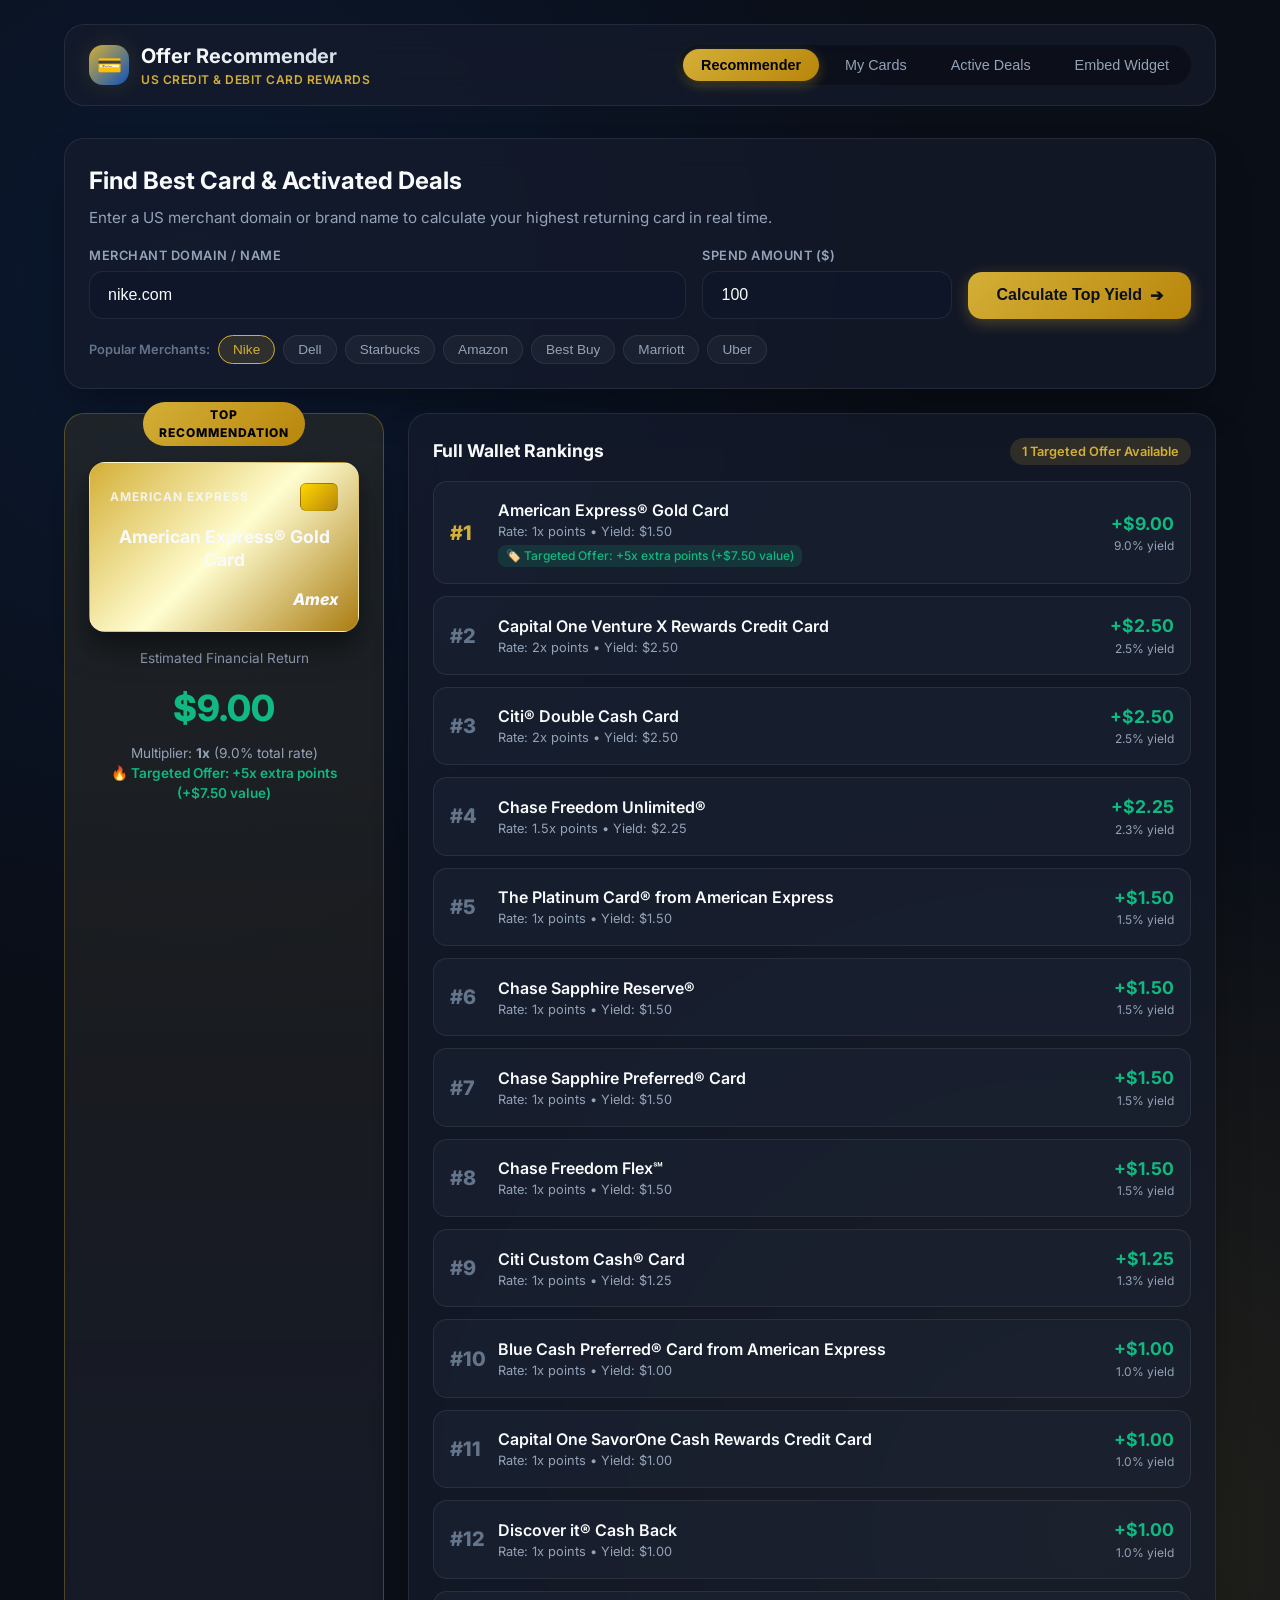
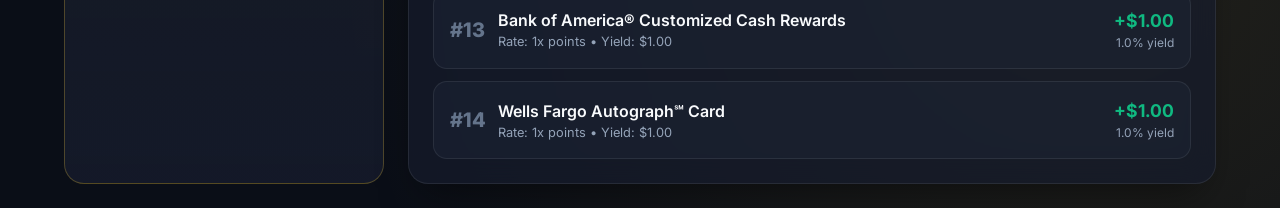
==== web-widget/index.html @ 5e0539b2 "feat: initial release of US credit & debit card offer recommender web app & extension" ====
<!DOCTYPE html>
<html lang="en">
<head>
  <meta charset="UTF-8">
  <meta name="viewport" content="width=device-width, initial-scale=1.0">
  <title>US Credit & Debit Card Offer Recommender</title>
  <meta name="description" content="Universal US Credit & Debit Card Offer Recommender & Embeddable Web Widget. Maximize cash back, targeted Amex/Chase offers, and reward point multipliers.">
  <link rel="stylesheet" href="style.css">
</head>
<body>
  <div class="container">
    <!-- Header Navbar -->
    <header class="navbar">
      <div class="brand">
        <div class="brand-icon">💳</div>
        <div>
          <h1 class="brand-title">Offer Recommender</h1>
          <div class="brand-subtitle">US CREDIT & DEBIT CARD REWARDS</div>
        </div>
      </div>

      <nav class="nav-tabs">
        <button class="nav-tab active" data-tab="tab-recommender">Recommender</button>
        <button class="nav-tab" data-tab="tab-portfolio">My Cards</button>
        <button class="nav-tab" data-tab="tab-offers">Active Deals</button>
        <button class="nav-tab" data-tab="tab-embed">Embed Widget</button>
      </nav>
    </header>

    <!-- Tab 1: Recommender (Default) -->
    <main id="tab-recommender" class="tab-content active">
      <!-- Input Panel -->
      <section class="glass-panel">
        <h2 style="font-size: 1.5rem; font-weight: 700; margin-bottom: 8px;">Find Best Card & Activated Deals</h2>
        <p style="color: var(--text-muted); font-size: 0.95rem;">Enter a US merchant domain or brand name to calculate your highest returning card in real time.</p>
        
        <div class="search-box-wrapper">
          <div class="input-group">
            <label class="input-label" for="merchant-input">Merchant Domain / Name</label>
            <input type="text" id="merchant-input" class="form-control" placeholder="e.g. nike.com, dell.com, starbucks.com" value="nike.com" autocomplete="off">
          </div>
          
          <div class="input-group" style="max-width: 180px;">
            <label class="input-label" for="amount-input">Spend Amount ($)</label>
            <input type="number" id="amount-input" class="form-control" value="100" min="1">
          </div>
          
          <div style="align-self: flex-end;">
            <button id="calculate-btn" class="btn btn-primary">
              <span>Calculate Top Yield</span> ➔
            </button>
          </div>
        </div>

        <!-- Quick Merchants -->
        <div class="quick-merchants">
          <span style="font-size: 0.8rem; color: var(--text-dim); font-weight: 600;">Popular Merchants:</span>
          <button class="merchant-pill active" data-domain="nike.com">Nike</button>
          <button class="merchant-pill" data-domain="dell.com">Dell</button>
          <button class="merchant-pill" data-domain="starbucks.com">Starbucks</button>
          <button class="merchant-pill" data-domain="amazon.com">Amazon</button>
          <button class="merchant-pill" data-domain="bestbuy.com">Best Buy</button>
          <button class="merchant-pill" data-domain="marriott.com">Marriott</button>
          <button class="merchant-pill" data-domain="uber.com">Uber</button>
        </div>
      </section>

      <!-- Results Grid -->
      <section class="results-grid">
        <!-- Left Column: Spotlight Best Card -->
        <div class="best-card-spotlight">
          <span class="badge-top">Top Recommendation</span>
          
          <div id="spotlight-card-container" style="margin: 24px 0 16px 0;">
            <!-- Rendered by JS -->
          </div>

          <div class="yield-subtitle">Estimated Financial Return</div>
          <div id="spotlight-yield" class="yield-amount">$0.00</div>
          <div id="spotlight-details" style="font-size: 0.85rem; color: var(--text-muted); margin-top: 8px;">
            <!-- Rendered by JS -->
          </div>
        </div>

        <!-- Right Column: Full Rankings -->
        <div class="glass-panel" style="margin-bottom: 0;">
          <div style="display: flex; justify-content: space-between; align-items: center; margin-bottom: 16px;">
            <h3 style="font-size: 1.1rem; font-weight: 700;">Full Wallet Rankings</h3>
            <span id="matching-offers-count" style="font-size: 0.8rem; background: rgba(212,175,55,0.15); color: var(--primary-gold); padding: 4px 12px; border-radius: var(--radius-full); font-weight: 600;">
              1 Targeted Offer Available
            </span>
          </div>

          <div id="rankings-container" class="rankings-list">
            <!-- Rendered by JS -->
          </div>
        </div>
      </section>
    </main>

    <!-- Tab 2: My Card Portfolio -->
    <section id="tab-portfolio" class="tab-content" style="display: none;">
      <div class="glass-panel">
        <div style="display: flex; justify-content: space-between; align-items: center; flex-wrap: wrap; gap: 12px;">
          <div>
            <h2 style="font-size: 1.4rem; font-weight: 700;">My Credit & Debit Cards</h2>
            <p style="color: var(--text-muted); font-size: 0.9rem;">Select the cards you currently hold to personalize recommendations across all browsers and the extension.</p>
          </div>
          <div>
            <button id="select-all-cards" class="btn btn-secondary" style="padding: 8px 16px; font-size: 0.85rem;">Select All</button>
            <button id="clear-all-cards" class="btn btn-secondary" style="padding: 8px 16px; font-size: 0.85rem;">Clear All</button>
          </div>
        </div>

        <div id="portfolio-grid" class="portfolio-grid">
          <!-- Rendered by JS -->
        </div>
      </div>
    </section>

    <!-- Tab 3: Active Deals & Targeted Offers Feed -->
    <section id="tab-offers" class="tab-content" style="display: none;">
      <div class="glass-panel">
        <h2 style="font-size: 1.4rem; font-weight: 700; margin-bottom: 8px;">Active Targeted Deals & Multipliers</h2>
        <p style="color: var(--text-muted); font-size: 0.9rem; margin-bottom: 20px;">Browse targeted Amex Offers, Chase Offers, and rotating categories available across US issuers.</p>

        <div id="offers-feed-container" class="rankings-list">
          <!-- Rendered by JS -->
        </div>
      </div>
    </section>

    <!-- Tab 4: Embed Widget Generator -->
    <section id="tab-embed" class="tab-content" style="display: none;">
      <div class="glass-panel">
        <h2 style="font-size: 1.4rem; font-weight: 700; margin-bottom: 8px;">Embed Universal Recommender Widget</h2>
        <p style="color: var(--text-muted); font-size: 0.9rem; margin-bottom: 20px;">Embed this offer recommender on any website, blog, or checkout flow using an iframe.</p>

        <div style="margin-bottom: 24px;">
          <h4 style="font-size: 0.95rem; font-weight: 600; margin-bottom: 8px;">Live Widget Preview:</h4>
          <div style="display: flex; justify-content: center; background: rgba(0,0,0,0.4); padding: 24px; border-radius: var(--radius-md);">
            <iframe id="live-widget-iframe" src="widget.html?domain=nike.com&amount=100" style="width: 360px; height: 500px; border: none; border-radius: 16px; box-shadow: var(--shadow-main);"></iframe>
          </div>
        </div>

        <h4 style="font-size: 0.95rem; font-weight: 600; margin-bottom: 8px;">HTML Embed Code:</h4>
        <div class="code-box">
          <button class="btn btn-secondary copy-btn" id="copy-code-btn">Copy HTML</button>
          <code id="embed-code-snippet">&lt;iframe src="https://your-domain.com/widget.html?domain=nike.com" style="width:360px; height:500px; border:none; border-radius:16px;" loading="lazy"&gt;&lt;/iframe&gt;</code>
        </div>
      </div>
    </section>
  </div>

  <script type="module" src="app.js"></script>
</body>
</html>
---- web-widget/style.css ----
/* Design System: US Credit & Debit Card Offer Recommender */
@import url('https://fonts.googleapis.com/css2?family=Inter:wght@300;400;500;600;700;800&display=swap');

:root {
  --bg-primary: #0a0e17;
  --bg-surface: rgba(22, 28, 45, 0.7);
  --bg-surface-hover: rgba(33, 41, 66, 0.85);
  --bg-card: rgba(30, 41, 59, 0.6);
  --border-color: rgba(255, 255, 255, 0.08);
  --border-highlight: rgba(212, 175, 55, 0.3);
  
  --primary-gold: #d4af37;
  --primary-gold-glow: rgba(212, 175, 55, 0.25);
  --accent-sapphire: #0f52ba;
  --accent-emerald: #10b981;
  --accent-rose: #f43f5e;
  
  --text-main: #f8fafc;
  --text-muted: #94a3b8;
  --text-dim: #64748b;
  
  --radius-sm: 8px;
  --radius-md: 14px;
  --radius-lg: 20px;
  --radius-full: 9999px;
  
  --shadow-main: 0 20px 40px -15px rgba(0, 0, 0, 0.5);
  --shadow-glow: 0 0 25px rgba(212, 175, 55, 0.15);
  --backdrop-blur: blur(16px);
}

* {
  box-sizing: border-box;
  margin: 0;
  padding: 0;
}

body {
  font-family: 'Inter', system-ui, -apple-system, sans-serif;
  background-color: var(--bg-primary);
  background-image: 
    radial-gradient(circle at 15% 15%, rgba(15, 82, 186, 0.15) 0%, transparent 40%),
    radial-gradient(circle at 85% 85%, rgba(212, 175, 55, 0.12) 0%, transparent 40%);
  color: var(--text-main);
  min-height: 100vh;
  line-height: 1.5;
  -webkit-font-smoothing: antialiased;
}

.container {
  max-width: 1200px;
  margin: 0 auto;
  padding: 24px;
}

/* Header & Navbar */
.navbar {
  display: flex;
  justify-content: space-between;
  align-items: center;
  padding: 16px 24px;
  background: var(--bg-surface);
  backdrop-filter: var(--backdrop-blur);
  -webkit-backdrop-filter: var(--backdrop-blur);
  border: 1px solid var(--border-color);
  border-radius: var(--radius-lg);
  margin-bottom: 32px;
}

.brand {
  display: flex;
  align-items: center;
  gap: 12px;
}

.brand-icon {
  width: 40px;
  height: 40px;
  background: linear-gradient(135deg, var(--primary-gold), var(--accent-sapphire));
  border-radius: var(--radius-md);
  display: flex;
  align-items: center;
  justify-content: center;
  box-shadow: var(--shadow-glow);
  font-weight: 800;
  font-size: 20px;
  color: #fff;
}

.brand-title {
  font-weight: 700;
  font-size: 1.25rem;
  background: linear-gradient(135deg, #fff 0%, #cbd5e1 100%);
  -webkit-background-clip: text;
  -webkit-text-fill-color: transparent;
}

.brand-subtitle {
  font-size: 0.75rem;
  color: var(--primary-gold);
  font-weight: 600;
  letter-spacing: 0.5px;
}

.nav-tabs {
  display: flex;
  gap: 8px;
  background: rgba(0, 0, 0, 0.3);
  padding: 4px;
  border-radius: var(--radius-full);
}

.nav-tab {
  padding: 8px 18px;
  border-radius: var(--radius-full);
  border: none;
  background: transparent;
  color: var(--text-muted);
  font-weight: 500;
  font-size: 0.9rem;
  cursor: pointer;
  transition: all 0.2s ease;
}

.nav-tab:hover {
  color: var(--text-main);
}

.nav-tab.active {
  background: linear-gradient(135deg, var(--primary-gold), #b8860b);
  color: #000;
  font-weight: 700;
  box-shadow: 0 4px 12px rgba(212, 175, 55, 0.3);
}

/* Glass Panels */
.glass-panel {
  background: var(--bg-surface);
  backdrop-filter: var(--backdrop-blur);
  -webkit-backdrop-filter: var(--backdrop-blur);
  border: 1px solid var(--border-color);
  border-radius: var(--radius-lg);
  padding: 24px;
  margin-bottom: 24px;
  box-shadow: var(--shadow-main);
}

/* Hero Recommender Input Area */
.search-box-wrapper {
  display: flex;
  gap: 16px;
  margin-top: 16px;
  flex-wrap: wrap;
}

.input-group {
  flex: 1;
  min-width: 250px;
  position: relative;
}

.input-label {
  display: block;
  font-size: 0.8rem;
  font-weight: 600;
  color: var(--text-muted);
  margin-bottom: 6px;
  text-transform: uppercase;
  letter-spacing: 0.5px;
}

.form-control {
  width: 100%;
  padding: 14px 18px;
  background: rgba(15, 23, 42, 0.8);
  border: 1px solid var(--border-color);
  border-radius: var(--radius-md);
  color: var(--text-main);
  font-size: 1rem;
  outline: none;
  transition: all 0.2s ease;
}

.form-control:focus {
  border-color: var(--primary-gold);
  box-shadow: 0 0 0 3px var(--primary-gold-glow);
}

.btn {
  padding: 14px 28px;
  border-radius: var(--radius-md);
  border: none;
  font-weight: 600;
  font-size: 1rem;
  cursor: pointer;
  transition: all 0.2s ease;
  display: inline-flex;
  align-items: center;
  gap: 8px;
}

.btn-primary {
  background: linear-gradient(135deg, var(--primary-gold) 0%, #b8860b 100%);
  color: #0b0f19;
  box-shadow: 0 4px 15px rgba(212, 175, 55, 0.3);
}

.btn-primary:hover {
  transform: translateY(-2px);
  box-shadow: 0 6px 20px rgba(212, 175, 55, 0.4);
}

.btn-secondary {
  background: rgba(255, 255, 255, 0.06);
  color: var(--text-main);
  border: 1px solid var(--border-color);
}

.btn-secondary:hover {
  background: rgba(255, 255, 255, 0.12);
}

/* Quick Merchant Pills */
.quick-merchants {
  display: flex;
  gap: 8px;
  flex-wrap: wrap;
  margin-top: 16px;
  align-items: center;
}

.merchant-pill {
  padding: 6px 14px;
  background: rgba(255, 255, 255, 0.04);
  border: 1px solid var(--border-color);
  border-radius: var(--radius-full);
  font-size: 0.85rem;
  color: var(--text-muted);
  cursor: pointer;
  transition: all 0.2s ease;
}

.merchant-pill:hover, .merchant-pill.active {
  background: rgba(212, 175, 55, 0.15);
  border-color: var(--primary-gold);
  color: var(--primary-gold);
}

/* Card Visual Presentation */
.card-visual {
  width: 100%;
  aspect-ratio: 1.586;
  border-radius: 16px;
  padding: 20px;
  display: flex;
  flex-direction: column;
  justify-content: space-between;
  position: relative;
  overflow: hidden;
  box-shadow: 0 15px 30px rgba(0,0,0,0.5);
  border: 1px solid rgba(255,255,255,0.15);
}

.card-chip {
  width: 38px;
  height: 28px;
  background: linear-gradient(135deg, #ffd700, #b8860b);
  border-radius: 6px;
  border: 1px solid rgba(0,0,0,0.2);
}

.card-issuer {
  font-size: 0.75rem;
  text-transform: uppercase;
  letter-spacing: 1px;
  font-weight: 700;
  opacity: 0.85;
}

.card-title {
  font-size: 1.1rem;
  font-weight: 700;
  line-height: 1.3;
}

.card-network {
  align-self: flex-end;
  font-size: 1rem;
  font-weight: 800;
  font-style: italic;
}

/* Results Section */
.results-grid {
  display: grid;
  grid-template-columns: 320px 1fr;
  gap: 24px;
}

@media (max-width: 900px) {
  .results-grid {
    grid-template-columns: 1fr;
  }
}

.best-card-spotlight {
  background: linear-gradient(180deg, rgba(212, 175, 55, 0.1) 0%, rgba(22, 28, 45, 0.8) 100%);
  border: 1px solid var(--border-highlight);
  border-radius: var(--radius-lg);
  padding: 24px;
  text-align: center;
  position: relative;
}

.badge-top {
  position: absolute;
  top: -12px;
  left: 50%;
  transform: translateX(-50%);
  background: linear-gradient(135deg, var(--primary-gold), #b8860b);
  color: #000;
  font-size: 0.75rem;
  font-weight: 800;
  padding: 4px 16px;
  border-radius: var(--radius-full);
  text-transform: uppercase;
  letter-spacing: 1px;
}

.yield-amount {
  font-size: 2.25rem;
  font-weight: 800;
  color: var(--accent-emerald);
  margin: 12px 0 4px 0;
}

.yield-subtitle {
  font-size: 0.85rem;
  color: var(--text-muted);
}

/* Rankings Table / Cards List */
.rankings-list {
  display: flex;
  flex-direction: column;
  gap: 12px;
}

.ranking-item {
  display: flex;
  align-items: center;
  justify-content: space-between;
  padding: 16px;
  background: rgba(30, 41, 59, 0.4);
  border: 1px solid var(--border-color);
  border-radius: var(--radius-md);
  transition: all 0.2s ease;
}

.ranking-item:hover {
  background: rgba(30, 41, 59, 0.8);
  border-color: rgba(255, 255, 255, 0.2);
}

.rank-number {
  font-size: 1.25rem;
  font-weight: 800;
  width: 32px;
  color: var(--text-dim);
}

.rank-1 .rank-number {
  color: var(--primary-gold);
}

.card-info {
  flex: 1;
  margin: 0 16px;
}

.card-name-text {
  font-weight: 600;
  font-size: 1rem;
}

.offer-tag {
  display: inline-block;
  font-size: 0.75rem;
  padding: 2px 8px;
  background: rgba(16, 185, 129, 0.15);
  color: var(--accent-emerald);
  border-radius: var(--radius-sm);
  margin-top: 4px;
  font-weight: 500;
}

.yield-badge {
  text-align: right;
}

.yield-val {
  font-weight: 700;
  font-size: 1.1rem;
  color: var(--accent-emerald);
}

.yield-pct {
  font-size: 0.75rem;
  color: var(--text-muted);
}

/* Portfolio Selector Grid */
.portfolio-grid {
  display: grid;
  grid-template-columns: repeat(auto-fill, minmax(260px, 1fr));
  gap: 16px;
  margin-top: 20px;
}

.card-selector-item {
  background: var(--bg-card);
  border: 1px solid var(--border-color);
  border-radius: var(--radius-md);
  padding: 16px;
  cursor: pointer;
  transition: all 0.2s ease;
  position: relative;
  display: flex;
  flex-direction: column;
  justify-content: space-between;
  gap: 12px;
}

.card-selector-item:hover {
  transform: translateY(-3px);
  border-color: rgba(255, 255, 255, 0.2);
}

.card-selector-item.selected {
  border-color: var(--primary-gold);
  box-shadow: 0 0 15px var(--primary-gold-glow);
  background: rgba(45, 55, 72, 0.7);
}

.check-icon {
  position: absolute;
  top: 12px;
  right: 12px;
  width: 22px;
  height: 22px;
  border-radius: 50%;
  background: rgba(255,255,255,0.1);
  display: flex;
  align-items: center;
  justify-content: center;
  font-size: 0.75rem;
  color: transparent;
}

.card-selector-item.selected .check-icon {
  background: var(--primary-gold);
  color: #000;
  font-weight: 900;
}

/* Code Snippet Box */
.code-box {
  background: #050811;
  border: 1px solid var(--border-color);
  border-radius: var(--radius-md);
  padding: 16px;
  font-family: monospace;
  font-size: 0.9rem;
  color: #38bdf8;
  overflow-x: auto;
  position: relative;
}

.copy-btn {
  position: absolute;
  top: 12px;
  right: 12px;
  padding: 4px 10px;
  font-size: 0.75rem;
}
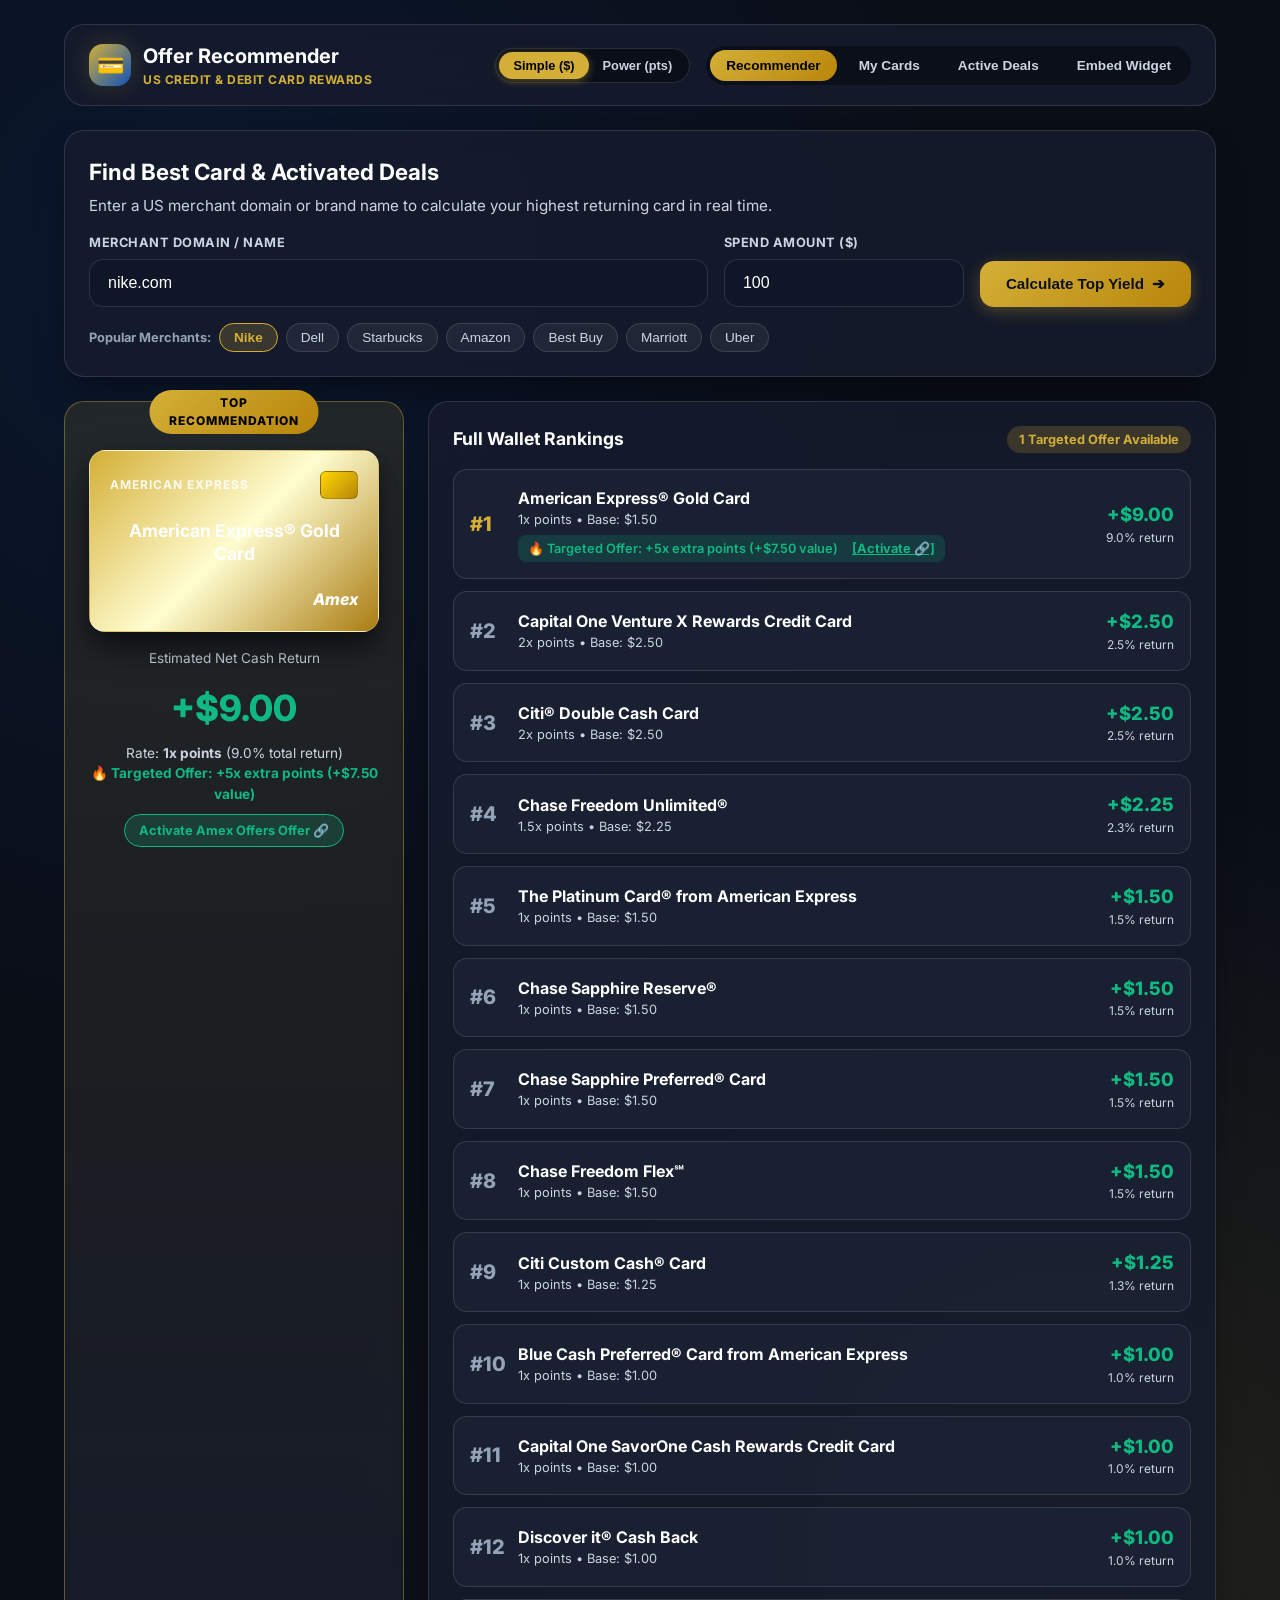
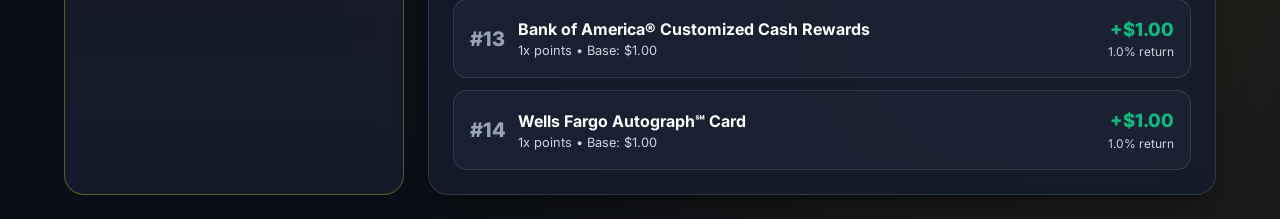
==== commit 808754e9: "feat: implement Simple & Optimal UI/UX Synthesizer enhancements (Mode Switcher, Onboarding Wizard, D" ====
--- a/web-widget/index.html
+++ b/web-widget/index.html
@@ -19,19 +19,27 @@
         </div>
       </div>
 
-      <nav class="nav-tabs">
-        <button class="nav-tab active" data-tab="tab-recommender">Recommender</button>
-        <button class="nav-tab" data-tab="tab-portfolio">My Cards</button>
-        <button class="nav-tab" data-tab="tab-offers">Active Deals</button>
-        <button class="nav-tab" data-tab="tab-embed">Embed Widget</button>
-      </nav>
+      <div class="nav-controls">
+        <!-- Simple vs Power Mode Switcher -->
+        <div class="mode-toggle-group" title="Switch between simple cash back view and detailed point valuation mode">
+          <button id="mode-simple-btn" class="mode-btn active">Simple ($)</button>
+          <button id="mode-power-btn" class="mode-btn">Power (pts)</button>
+        </div>
+
+        <nav class="nav-tabs">
+          <button class="nav-tab active" data-tab="tab-recommender">Recommender</button>
+          <button class="nav-tab" data-tab="tab-portfolio">My Cards</button>
+          <button class="nav-tab" data-tab="tab-offers">Active Deals</button>
+          <button class="nav-tab" data-tab="tab-embed">Embed Widget</button>
+        </nav>
+      </div>
     </header>
 
     <!-- Tab 1: Recommender (Default) -->
     <main id="tab-recommender" class="tab-content active">
       <!-- Input Panel -->
       <section class="glass-panel">
-        <h2 style="font-size: 1.5rem; font-weight: 700; margin-bottom: 8px;">Find Best Card & Activated Deals</h2>
+        <h2 style="font-size: 1.4rem; font-weight: 700; margin-bottom: 6px;">Find Best Card & Activated Deals</h2>
         <p style="color: var(--text-muted); font-size: 0.95rem;">Enter a US merchant domain or brand name to calculate your highest returning card in real time.</p>
         
         <div class="search-box-wrapper">
@@ -54,7 +62,7 @@
 
         <!-- Quick Merchants -->
         <div class="quick-merchants">
-          <span style="font-size: 0.8rem; color: var(--text-dim); font-weight: 600;">Popular Merchants:</span>
+          <span style="font-size: 0.8rem; color: var(--text-dim); font-weight: 700;">Popular Merchants:</span>
           <button class="merchant-pill active" data-domain="nike.com">Nike</button>
           <button class="merchant-pill" data-domain="dell.com">Dell</button>
           <button class="merchant-pill" data-domain="starbucks.com">Starbucks</button>
@@ -71,29 +79,24 @@
         <div class="best-card-spotlight">
           <span class="badge-top">Top Recommendation</span>
           
-          <div id="spotlight-card-container" style="margin: 24px 0 16px 0;">
-            <!-- Rendered by JS -->
-          </div>
+          <div id="spotlight-card-container" style="margin: 24px 0 16px 0;"></div>
 
-          <div class="yield-subtitle">Estimated Financial Return</div>
+          <div class="yield-subtitle" id="spotlight-yield-label">Estimated Financial Return</div>
           <div id="spotlight-yield" class="yield-amount">$0.00</div>
-          <div id="spotlight-details" style="font-size: 0.85rem; color: var(--text-muted); margin-top: 8px;">
-            <!-- Rendered by JS -->
-          </div>
+          <div id="spotlight-details" style="font-size: 0.85rem; color: var(--text-muted); margin-top: 8px;"></div>
+          <div id="spotlight-action-container"></div>
         </div>
 
         <!-- Right Column: Full Rankings -->
         <div class="glass-panel" style="margin-bottom: 0;">
           <div style="display: flex; justify-content: space-between; align-items: center; margin-bottom: 16px;">
             <h3 style="font-size: 1.1rem; font-weight: 700;">Full Wallet Rankings</h3>
-            <span id="matching-offers-count" style="font-size: 0.8rem; background: rgba(212,175,55,0.15); color: var(--primary-gold); padding: 4px 12px; border-radius: var(--radius-full); font-weight: 600;">
+            <span id="matching-offers-count" style="font-size: 0.8rem; background: rgba(212,175,55,0.2); color: var(--primary-gold); padding: 4px 12px; border-radius: var(--radius-full); font-weight: 700;">
               1 Targeted Offer Available
             </span>
           </div>
 
-          <div id="rankings-container" class="rankings-list">
-            <!-- Rendered by JS -->
-          </div>
+          <div id="rankings-container" class="rankings-list"></div>
         </div>
       </section>
     </main>
@@ -106,15 +109,13 @@
             <h2 style="font-size: 1.4rem; font-weight: 700;">My Credit & Debit Cards</h2>
             <p style="color: var(--text-muted); font-size: 0.9rem;">Select the cards you currently hold to personalize recommendations across all browsers and the extension.</p>
           </div>
-          <div>
+          <div style="display: flex; gap: 8px;">
             <button id="select-all-cards" class="btn btn-secondary" style="padding: 8px 16px; font-size: 0.85rem;">Select All</button>
             <button id="clear-all-cards" class="btn btn-secondary" style="padding: 8px 16px; font-size: 0.85rem;">Clear All</button>
           </div>
         </div>
 
-        <div id="portfolio-grid" class="portfolio-grid">
-          <!-- Rendered by JS -->
-        </div>
+        <div id="portfolio-grid" class="portfolio-grid"></div>
       </div>
     </section>
 
@@ -122,11 +123,9 @@
     <section id="tab-offers" class="tab-content" style="display: none;">
       <div class="glass-panel">
         <h2 style="font-size: 1.4rem; font-weight: 700; margin-bottom: 8px;">Active Targeted Deals & Multipliers</h2>
-        <p style="color: var(--text-muted); font-size: 0.9rem; margin-bottom: 20px;">Browse targeted Amex Offers, Chase Offers, and rotating categories available across US issuers.</p>
+        <p style="color: var(--text-muted); font-size: 0.9rem; margin-bottom: 20px;">Browse targeted Amex Offers, Chase Offers, and rotating categories available across US issuers with 1-click activation links.</p>
 
-        <div id="offers-feed-container" class="rankings-list">
-          <!-- Rendered by JS -->
-        </div>
+        <div id="offers-feed-container" class="rankings-list"></div>
       </div>
     </section>
 
@@ -137,13 +136,13 @@
         <p style="color: var(--text-muted); font-size: 0.9rem; margin-bottom: 20px;">Embed this offer recommender on any website, blog, or checkout flow using an iframe.</p>
 
         <div style="margin-bottom: 24px;">
-          <h4 style="font-size: 0.95rem; font-weight: 600; margin-bottom: 8px;">Live Widget Preview:</h4>
-          <div style="display: flex; justify-content: center; background: rgba(0,0,0,0.4); padding: 24px; border-radius: var(--radius-md);">
+          <h3 style="font-size: 0.95rem; font-weight: 600; margin-bottom: 8px;">Live Widget Preview:</h3>
+          <div style="display: flex; justify-content: center; background: rgba(0,0,0,0.5); padding: 24px; border-radius: var(--radius-md);">
             <iframe id="live-widget-iframe" src="widget.html?domain=nike.com&amount=100" style="width: 360px; height: 500px; border: none; border-radius: 16px; box-shadow: var(--shadow-main);"></iframe>
           </div>
         </div>
 
-        <h4 style="font-size: 0.95rem; font-weight: 600; margin-bottom: 8px;">HTML Embed Code:</h4>
+        <h3 style="font-size: 0.95rem; font-weight: 600; margin-bottom: 8px;">HTML Embed Code:</h3>
         <div class="code-box">
           <button class="btn btn-secondary copy-btn" id="copy-code-btn">Copy HTML</button>
           <code id="embed-code-snippet">&lt;iframe src="https://your-domain.com/widget.html?domain=nike.com" style="width:360px; height:500px; border:none; border-radius:16px;" loading="lazy"&gt;&lt;/iframe&gt;</code>
@@ -152,6 +151,21 @@
     </section>
   </div>
 
+  <!-- Onboarding Wizard Modal -->
+  <div id="onboarding-modal" class="modal-overlay" style="display: none;">
+    <div class="modal-card">
+      <h2 style="font-size: 1.5rem; font-weight: 700; margin-bottom: 8px;">⚡ Quick Setup: Select Your Cards</h2>
+      <p style="color: var(--text-muted); font-size: 0.9rem; margin-bottom: 20px;">Check off the cards in your wallet to get personalized offer recommendations instantly.</p>
+      
+      <div id="wizard-cards-grid" style="display: grid; grid-template-columns: repeat(auto-fill, minmax(160px, 1fr)); gap: 10px; max-height: 320px; overflow-y: auto; margin-bottom: 20px;"></div>
+
+      <div style="display: flex; justify-content: space-between; align-items: center;">
+        <button id="wizard-skip-btn" class="btn btn-secondary" style="padding: 10px 20px;">Skip for Now</button>
+        <button id="wizard-save-btn" class="btn btn-primary" style="padding: 10px 24px;">Save My Wallet ➔</button>
+      </div>
+    </div>
+  </div>
+
   <script type="module" src="app.js"></script>
 </body>
 </html>
--- a/web-widget/style.css
+++ b/web-widget/style.css
@@ -3,11 +3,11 @@
 
 :root {
   --bg-primary: #0a0e17;
-  --bg-surface: rgba(22, 28, 45, 0.7);
-  --bg-surface-hover: rgba(33, 41, 66, 0.85);
+  --bg-surface: rgba(22, 28, 45, 0.85);
+  --bg-surface-hover: rgba(33, 41, 66, 0.9);
   --bg-card: rgba(30, 41, 59, 0.6);
-  --border-color: rgba(255, 255, 255, 0.08);
-  --border-highlight: rgba(212, 175, 55, 0.3);
+  --border-color: rgba(255, 255, 255, 0.12);
+  --border-highlight: rgba(212, 175, 55, 0.4);
   
   --primary-gold: #d4af37;
   --primary-gold-glow: rgba(212, 175, 55, 0.25);
@@ -15,17 +15,17 @@
   --accent-emerald: #10b981;
   --accent-rose: #f43f5e;
   
-  --text-main: #f8fafc;
-  --text-muted: #94a3b8;
-  --text-dim: #64748b;
+  --text-main: #ffffff;
+  --text-muted: #cbd5e1;
+  --text-dim: #94a3b8;
   
   --radius-sm: 8px;
   --radius-md: 14px;
   --radius-lg: 20px;
   --radius-full: 9999px;
   
-  --shadow-main: 0 20px 40px -15px rgba(0, 0, 0, 0.5);
-  --shadow-glow: 0 0 25px rgba(212, 175, 55, 0.15);
+  --shadow-main: 0 20px 40px -15px rgba(0, 0, 0, 0.6);
+  --shadow-glow: 0 0 25px rgba(212, 175, 55, 0.2);
   --backdrop-blur: blur(16px);
 }
 
@@ -64,7 +64,9 @@
   -webkit-backdrop-filter: var(--backdrop-blur);
   border: 1px solid var(--border-color);
   border-radius: var(--radius-lg);
-  margin-bottom: 32px;
+  margin-bottom: 24px;
+  flex-wrap: wrap;
+  gap: 16px;
 }
 
 .brand {
@@ -74,8 +76,8 @@
 }
 
 .brand-icon {
-  width: 40px;
-  height: 40px;
+  width: 42px;
+  height: 42px;
   background: linear-gradient(135deg, var(--primary-gold), var(--accent-sapphire));
   border-radius: var(--radius-md);
   display: flex;
@@ -83,41 +85,72 @@
   justify-content: center;
   box-shadow: var(--shadow-glow);
   font-weight: 800;
-  font-size: 20px;
+  font-size: 22px;
   color: #fff;
 }
 
 .brand-title {
   font-weight: 700;
   font-size: 1.25rem;
-  background: linear-gradient(135deg, #fff 0%, #cbd5e1 100%);
-  -webkit-background-clip: text;
-  -webkit-text-fill-color: transparent;
+  color: #ffffff;
 }
 
 .brand-subtitle {
   font-size: 0.75rem;
   color: var(--primary-gold);
-  font-weight: 600;
+  font-weight: 700;
   letter-spacing: 0.5px;
 }
 
-.nav-tabs {
-  display: flex;
-  gap: 8px;
-  background: rgba(0, 0, 0, 0.3);
-  padding: 4px;
-  border-radius: var(--radius-full);
-}
-
-.nav-tab {
-  padding: 8px 18px;
+.nav-controls {
+  display: flex;
+  align-items: center;
+  gap: 16px;
+}
+
+/* Mode Switcher Pills */
+.mode-toggle-group {
+  display: flex;
+  background: rgba(0, 0, 0, 0.4);
+  padding: 3px;
+  border-radius: var(--radius-full);
+  border: 1px solid var(--border-color);
+}
+
+.mode-btn {
+  padding: 6px 14px;
   border-radius: var(--radius-full);
   border: none;
   background: transparent;
   color: var(--text-muted);
-  font-weight: 500;
-  font-size: 0.9rem;
+  font-size: 0.8rem;
+  font-weight: 600;
+  cursor: pointer;
+  transition: all 0.2s ease;
+}
+
+.mode-btn.active {
+  background: var(--primary-gold);
+  color: #000;
+  box-shadow: 0 2px 8px rgba(212, 175, 55, 0.4);
+}
+
+.nav-tabs {
+  display: flex;
+  gap: 6px;
+  background: rgba(0, 0, 0, 0.4);
+  padding: 4px;
+  border-radius: var(--radius-full);
+}
+
+.nav-tab {
+  padding: 8px 16px;
+  border-radius: var(--radius-full);
+  border: none;
+  background: transparent;
+  color: var(--text-muted);
+  font-weight: 600;
+  font-size: 0.85rem;
   cursor: pointer;
   transition: all 0.2s ease;
 }
@@ -130,7 +163,6 @@
   background: linear-gradient(135deg, var(--primary-gold), #b8860b);
   color: #000;
   font-weight: 700;
-  box-shadow: 0 4px 12px rgba(212, 175, 55, 0.3);
 }
 
 /* Glass Panels */
@@ -145,7 +177,7 @@
   box-shadow: var(--shadow-main);
 }
 
-/* Hero Recommender Input Area */
+/* Input Area */
 .search-box-wrapper {
   display: flex;
   gap: 16px;
@@ -155,14 +187,13 @@
 
 .input-group {
   flex: 1;
-  min-width: 250px;
-  position: relative;
+  min-width: 240px;
 }
 
 .input-label {
   display: block;
   font-size: 0.8rem;
-  font-weight: 600;
+  font-weight: 700;
   color: var(--text-muted);
   margin-bottom: 6px;
   text-transform: uppercase;
@@ -172,7 +203,7 @@
 .form-control {
   width: 100%;
   padding: 14px 18px;
-  background: rgba(15, 23, 42, 0.8);
+  background: rgba(15, 23, 42, 0.9);
   border: 1px solid var(--border-color);
   border-radius: var(--radius-md);
   color: var(--text-main);
@@ -184,19 +215,24 @@
 .form-control:focus {
   border-color: var(--primary-gold);
   box-shadow: 0 0 0 3px var(--primary-gold-glow);
+  outline: 2px solid var(--primary-gold);
 }
 
 .btn {
-  padding: 14px 28px;
+  padding: 14px 26px;
   border-radius: var(--radius-md);
   border: none;
-  font-weight: 600;
-  font-size: 1rem;
+  font-weight: 700;
+  font-size: 0.95rem;
   cursor: pointer;
   transition: all 0.2s ease;
   display: inline-flex;
   align-items: center;
   gap: 8px;
+}
+
+.btn:focus-visible {
+  outline: 2px solid var(--primary-gold);
 }
 
 .btn-primary {
@@ -211,16 +247,15 @@
 }
 
 .btn-secondary {
-  background: rgba(255, 255, 255, 0.06);
+  background: rgba(255, 255, 255, 0.08);
   color: var(--text-main);
   border: 1px solid var(--border-color);
 }
 
 .btn-secondary:hover {
-  background: rgba(255, 255, 255, 0.12);
-}
-
-/* Quick Merchant Pills */
+  background: rgba(255, 255, 255, 0.16);
+}
+
 .quick-merchants {
   display: flex;
   gap: 8px;
@@ -231,7 +266,7 @@
 
 .merchant-pill {
   padding: 6px 14px;
-  background: rgba(255, 255, 255, 0.04);
+  background: rgba(255, 255, 255, 0.06);
   border: 1px solid var(--border-color);
   border-radius: var(--radius-full);
   font-size: 0.85rem;
@@ -241,9 +276,10 @@
 }
 
 .merchant-pill:hover, .merchant-pill.active {
-  background: rgba(212, 175, 55, 0.15);
+  background: rgba(212, 175, 55, 0.2);
   border-color: var(--primary-gold);
   color: var(--primary-gold);
+  font-weight: 600;
 }
 
 /* Card Visual Presentation */
@@ -257,8 +293,8 @@
   justify-content: space-between;
   position: relative;
   overflow: hidden;
-  box-shadow: 0 15px 30px rgba(0,0,0,0.5);
-  border: 1px solid rgba(255,255,255,0.15);
+  box-shadow: 0 15px 30px rgba(0,0,0,0.6);
+  border: 1px solid rgba(255,255,255,0.2);
 }
 
 .card-chip {
@@ -266,7 +302,7 @@
   height: 28px;
   background: linear-gradient(135deg, #ffd700, #b8860b);
   border-radius: 6px;
-  border: 1px solid rgba(0,0,0,0.2);
+  border: 1px solid rgba(0,0,0,0.3);
 }
 
 .card-issuer {
@@ -274,7 +310,7 @@
   text-transform: uppercase;
   letter-spacing: 1px;
   font-weight: 700;
-  opacity: 0.85;
+  opacity: 0.9;
 }
 
 .card-title {
@@ -293,7 +329,7 @@
 /* Results Section */
 .results-grid {
   display: grid;
-  grid-template-columns: 320px 1fr;
+  grid-template-columns: 340px 1fr;
   gap: 24px;
 }
 
@@ -304,7 +340,7 @@
 }
 
 .best-card-spotlight {
-  background: linear-gradient(180deg, rgba(212, 175, 55, 0.1) 0%, rgba(22, 28, 45, 0.8) 100%);
+  background: linear-gradient(180deg, rgba(212, 175, 55, 0.12) 0%, rgba(22, 28, 45, 0.9) 100%);
   border: 1px solid var(--border-highlight);
   border-radius: var(--radius-lg);
   padding: 24px;
@@ -339,6 +375,27 @@
   color: var(--text-muted);
 }
 
+.activate-btn {
+  display: inline-flex;
+  align-items: center;
+  gap: 6px;
+  margin-top: 10px;
+  padding: 6px 14px;
+  background: rgba(16, 185, 129, 0.2);
+  border: 1px solid var(--accent-emerald);
+  color: var(--accent-emerald);
+  border-radius: var(--radius-full);
+  font-size: 0.8rem;
+  font-weight: 700;
+  text-decoration: none;
+  transition: all 0.2s ease;
+}
+
+.activate-btn:hover {
+  background: var(--accent-emerald);
+  color: #000;
+}
+
 /* Rankings Table / Cards List */
 .rankings-list {
   display: flex;
@@ -351,15 +408,15 @@
   align-items: center;
   justify-content: space-between;
   padding: 16px;
-  background: rgba(30, 41, 59, 0.4);
+  background: rgba(30, 41, 59, 0.5);
   border: 1px solid var(--border-color);
   border-radius: var(--radius-md);
   transition: all 0.2s ease;
 }
 
 .ranking-item:hover {
-  background: rgba(30, 41, 59, 0.8);
-  border-color: rgba(255, 255, 255, 0.2);
+  background: rgba(30, 41, 59, 0.85);
+  border-color: rgba(255, 255, 255, 0.25);
 }
 
 .rank-number {
@@ -379,19 +436,21 @@
 }
 
 .card-name-text {
-  font-weight: 600;
+  font-weight: 700;
   font-size: 1rem;
 }
 
 .offer-tag {
-  display: inline-block;
-  font-size: 0.75rem;
-  padding: 2px 8px;
-  background: rgba(16, 185, 129, 0.15);
+  display: inline-flex;
+  align-items: center;
+  gap: 8px;
+  font-size: 0.8rem;
+  padding: 4px 10px;
+  background: rgba(16, 185, 129, 0.18);
   color: var(--accent-emerald);
   border-radius: var(--radius-sm);
-  margin-top: 4px;
-  font-weight: 500;
+  margin-top: 6px;
+  font-weight: 600;
 }
 
 .yield-badge {
@@ -399,8 +458,8 @@
 }
 
 .yield-val {
-  font-weight: 700;
-  font-size: 1.1rem;
+  font-weight: 800;
+  font-size: 1.15rem;
   color: var(--accent-emerald);
 }
 
@@ -433,27 +492,27 @@
 
 .card-selector-item:hover {
   transform: translateY(-3px);
-  border-color: rgba(255, 255, 255, 0.2);
+  border-color: rgba(255, 255, 255, 0.25);
 }
 
 .card-selector-item.selected {
   border-color: var(--primary-gold);
   box-shadow: 0 0 15px var(--primary-gold-glow);
-  background: rgba(45, 55, 72, 0.7);
+  background: rgba(45, 55, 72, 0.8);
 }
 
 .check-icon {
   position: absolute;
   top: 12px;
   right: 12px;
-  width: 22px;
-  height: 22px;
+  width: 24px;
+  height: 24px;
   border-radius: 50%;
   background: rgba(255,255,255,0.1);
   display: flex;
   align-items: center;
   justify-content: center;
-  font-size: 0.75rem;
+  font-size: 0.8rem;
   color: transparent;
 }
 
@@ -483,3 +542,29 @@
   padding: 4px 10px;
   font-size: 0.75rem;
 }
+
+/* Onboarding Modal Overlay */
+.modal-overlay {
+  position: fixed;
+  top: 0;
+  left: 0;
+  right: 0;
+  bottom: 0;
+  background: rgba(0, 0, 0, 0.8);
+  backdrop-filter: var(--backdrop-blur);
+  z-index: 9999;
+  display: flex;
+  align-items: center;
+  justify-content: center;
+  padding: 20px;
+}
+
+.modal-card {
+  background: var(--bg-primary);
+  border: 1px solid var(--border-highlight);
+  border-radius: var(--radius-lg);
+  max-width: 600px;
+  width: 100%;
+  padding: 28px;
+  box-shadow: var(--shadow-main);
+}
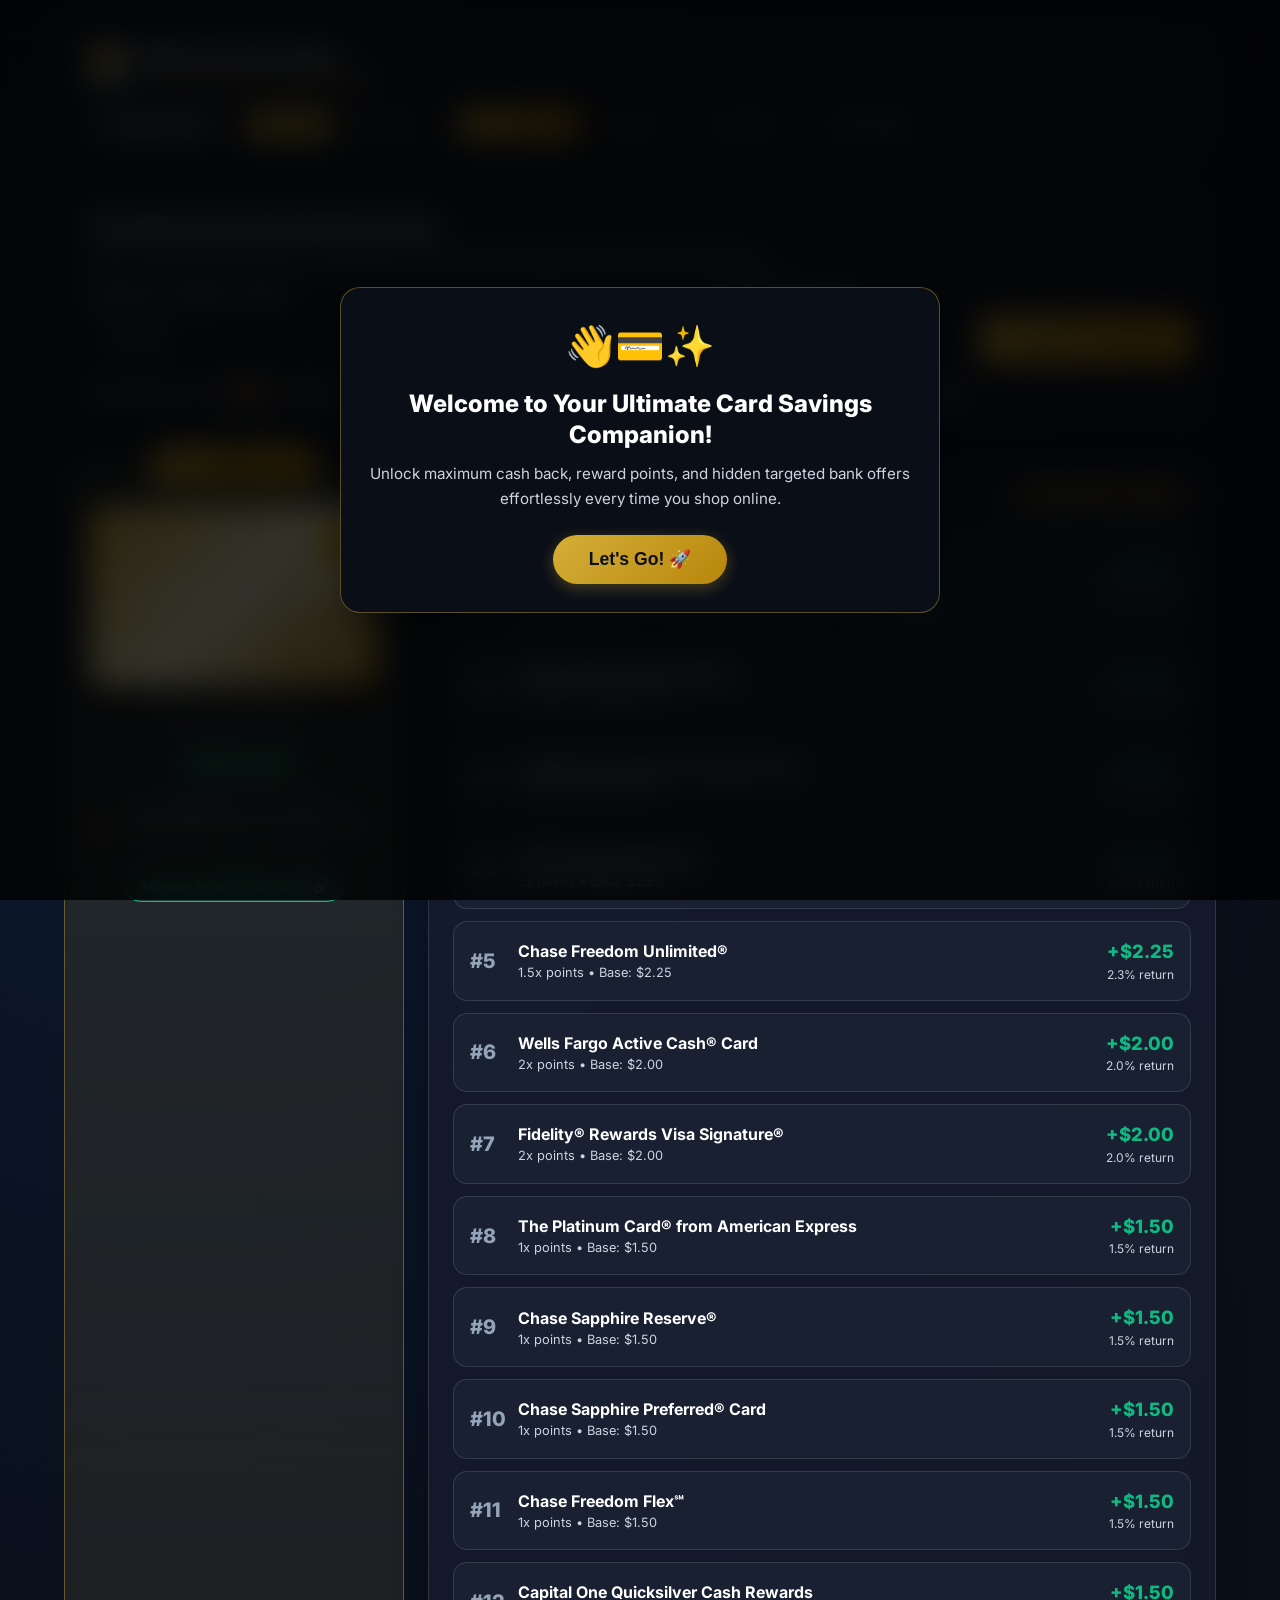
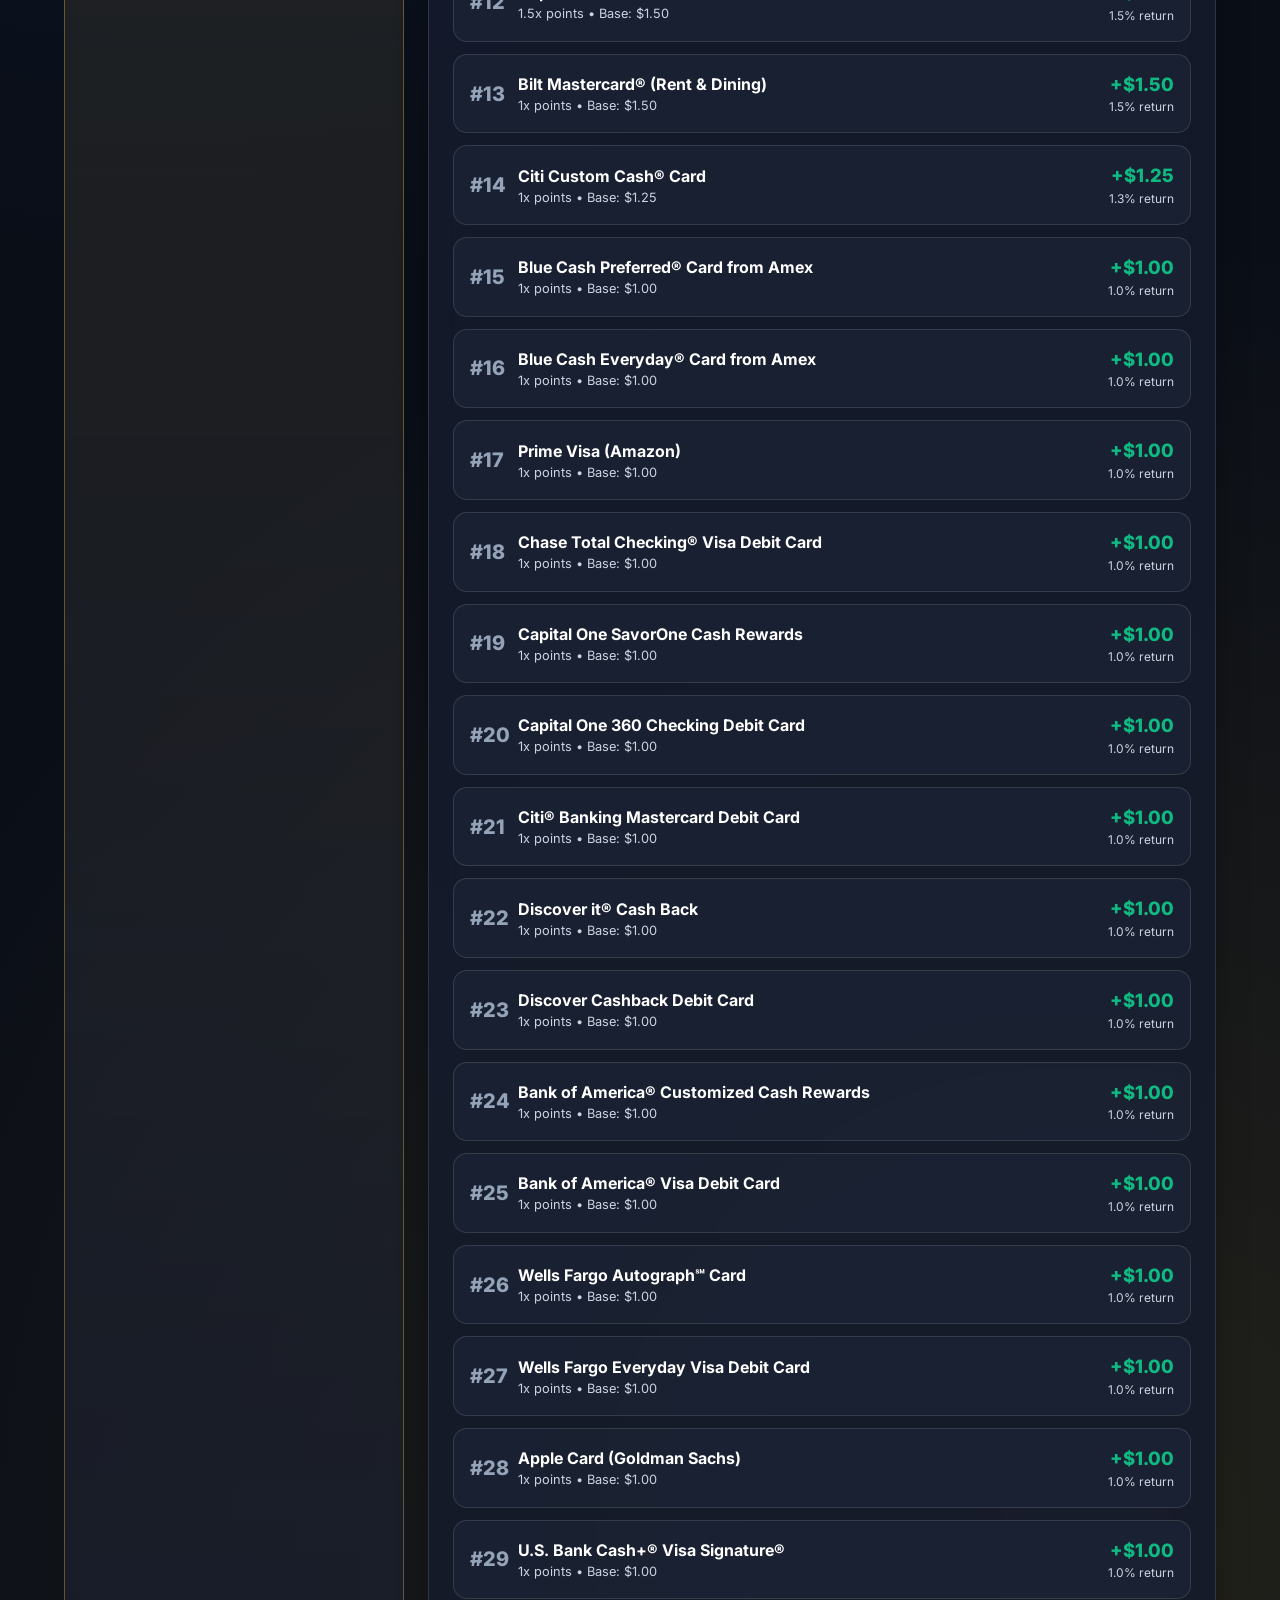
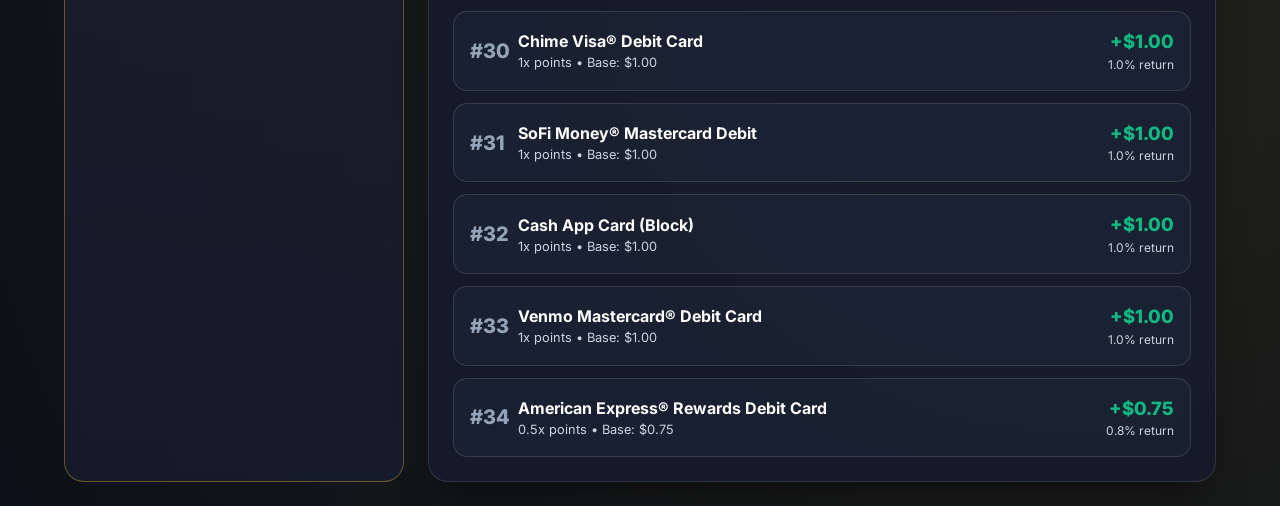
==== commit acc7ca9e: "feat: expand US card/debit database (34 cards), 2-step onboarding wizard, device local storage persi" ====
--- a/web-widget/index.html
+++ b/web-widget/index.html
@@ -20,6 +20,11 @@
       </div>
 
       <div class="nav-controls">
+        <!-- Edit Wallet Button -->
+        <button id="edit-wallet-btn" class="btn btn-secondary" style="padding: 6px 14px; font-size: 0.8rem; font-weight: 700;" title="Edit your device saved cards">
+          ⚙️ Edit My Wallet
+        </button>
+
         <!-- Simple vs Power Mode Switcher -->
         <div class="mode-toggle-group" title="Switch between simple cash back view and detailed point valuation mode">
           <button id="mode-simple-btn" class="mode-btn active">Simple ($)</button>
@@ -45,7 +50,7 @@
         <div class="search-box-wrapper">
           <div class="input-group">
             <label class="input-label" for="merchant-input">Merchant Domain / Name</label>
-            <input type="text" id="merchant-input" class="form-control" placeholder="e.g. nike.com, dell.com, starbucks.com" value="nike.com" autocomplete="off">
+            <input type="text" id="merchant-input" class="form-control" placeholder="e.g. nike.com, dell.com, starbucks.com, lego.com" value="nike.com" autocomplete="off">
           </div>
           
           <div class="input-group" style="max-width: 180px;">
@@ -65,9 +70,11 @@
           <span style="font-size: 0.8rem; color: var(--text-dim); font-weight: 700;">Popular Merchants:</span>
           <button class="merchant-pill active" data-domain="nike.com">Nike</button>
           <button class="merchant-pill" data-domain="dell.com">Dell</button>
+          <button class="merchant-pill" data-domain="lego.com">LEGO Shop</button>
           <button class="merchant-pill" data-domain="starbucks.com">Starbucks</button>
           <button class="merchant-pill" data-domain="amazon.com">Amazon</button>
           <button class="merchant-pill" data-domain="bestbuy.com">Best Buy</button>
+          <button class="merchant-pill" data-domain="instacart.com">Instacart</button>
           <button class="merchant-pill" data-domain="marriott.com">Marriott</button>
           <button class="merchant-pill" data-domain="uber.com">Uber</button>
         </div>
@@ -123,7 +130,10 @@
     <section id="tab-offers" class="tab-content" style="display: none;">
       <div class="glass-panel">
         <h2 style="font-size: 1.4rem; font-weight: 700; margin-bottom: 8px;">Active Targeted Deals & Multipliers</h2>
-        <p style="color: var(--text-muted); font-size: 0.9rem; margin-bottom: 20px;">Browse targeted Amex Offers, Chase Offers, and rotating categories available across US issuers with 1-click activation links.</p>
+        <p style="color: var(--text-muted); font-size: 0.9rem; margin-bottom: 16px;">Browse targeted Amex Offers, Chase Offers, and rotating deals categorized by spending type.</p>
+
+        <!-- Category Pills Bar -->
+        <div id="deals-category-pills" class="quick-merchants" style="margin-bottom: 20px;"></div>
 
         <div id="offers-feed-container" class="rankings-list"></div>
       </div>
@@ -154,14 +164,43 @@
   <!-- Onboarding Wizard Modal -->
   <div id="onboarding-modal" class="modal-overlay" style="display: none;">
     <div class="modal-card">
-      <h2 style="font-size: 1.5rem; font-weight: 700; margin-bottom: 8px;">⚡ Quick Setup: Select Your Cards</h2>
-      <p style="color: var(--text-muted); font-size: 0.9rem; margin-bottom: 20px;">Check off the cards in your wallet to get personalized offer recommendations instantly.</p>
-      
-      <div id="wizard-cards-grid" style="display: grid; grid-template-columns: repeat(auto-fill, minmax(160px, 1fr)); gap: 10px; max-height: 320px; overflow-y: auto; margin-bottom: 20px;"></div>
-
-      <div style="display: flex; justify-content: space-between; align-items: center;">
-        <button id="wizard-skip-btn" class="btn btn-secondary" style="padding: 10px 20px;">Skip for Now</button>
-        <button id="wizard-save-btn" class="btn btn-primary" style="padding: 10px 24px;">Save My Wallet ➔</button>
+      <div id="onboarding-step-welcome">
+        <div style="font-size: 2.5rem; text-align: center; margin-bottom: 12px;">👋💳✨</div>
+        <h2 style="font-size: 1.5rem; font-weight: 800; text-align: center; margin-bottom: 12px; line-height: 1.3;">
+          Welcome to Your Ultimate Card Savings Companion!
+        </h2>
+        <p style="color: var(--text-muted); font-size: 0.95rem; text-align: center; margin-bottom: 24px; line-height: 1.6;">
+          Unlock maximum cash back, reward points, and hidden targeted bank offers effortlessly every time you shop online.
+        </p>
+        <div style="text-align: center;">
+          <button id="welcome-lets-go-btn" class="btn btn-primary" style="padding: 14px 36px; font-size: 1.1rem; border-radius: var(--radius-full);">
+            Let's Go! 🚀
+          </button>
+        </div>
+      </div>
+
+      <div id="onboarding-step-banks" style="display: none;">
+        <h2 style="font-size: 1.3rem; font-weight: 700; margin-bottom: 6px;">Step 1: Select Your Banks</h2>
+        <p style="color: var(--text-muted); font-size: 0.85rem; margin-bottom: 16px;">Choose the financial institutions where you hold credit or debit cards.</p>
+        
+        <div id="wizard-banks-grid" style="display: flex; flex-wrap: wrap; gap: 8px; max-height: 240px; overflow-y: auto; margin-bottom: 20px;"></div>
+
+        <div style="display: flex; justify-content: space-between;">
+          <button id="wizard-skip-btn" class="btn btn-secondary" style="padding: 8px 16px; font-size: 0.85rem;">Skip Setup</button>
+          <button id="wizard-next-cards-btn" class="btn btn-primary" style="padding: 8px 20px; font-size: 0.85rem;">Next: Pick Cards ➔</button>
+        </div>
+      </div>
+
+      <div id="onboarding-step-cards" style="display: none;">
+        <h2 style="font-size: 1.3rem; font-weight: 700; margin-bottom: 6px;">Step 2: Select Your Cards</h2>
+        <p style="color: var(--text-muted); font-size: 0.85rem; margin-bottom: 16px;">Pick the cards in your wallet. We will save this on your device so you never have to repeat this!</p>
+        
+        <div id="wizard-cards-grid" style="display: flex; flex-wrap: wrap; gap: 8px; max-height: 260px; overflow-y: auto; margin-bottom: 20px;"></div>
+
+        <div style="display: flex; justify-content: space-between;">
+          <button id="wizard-back-banks-btn" class="btn btn-secondary" style="padding: 8px 16px; font-size: 0.85rem;">← Back</button>
+          <button id="wizard-save-btn" class="btn btn-primary" style="padding: 8px 24px; font-size: 0.85rem;">Save & Finish 🚀</button>
+        </div>
       </div>
     </div>
   </div>
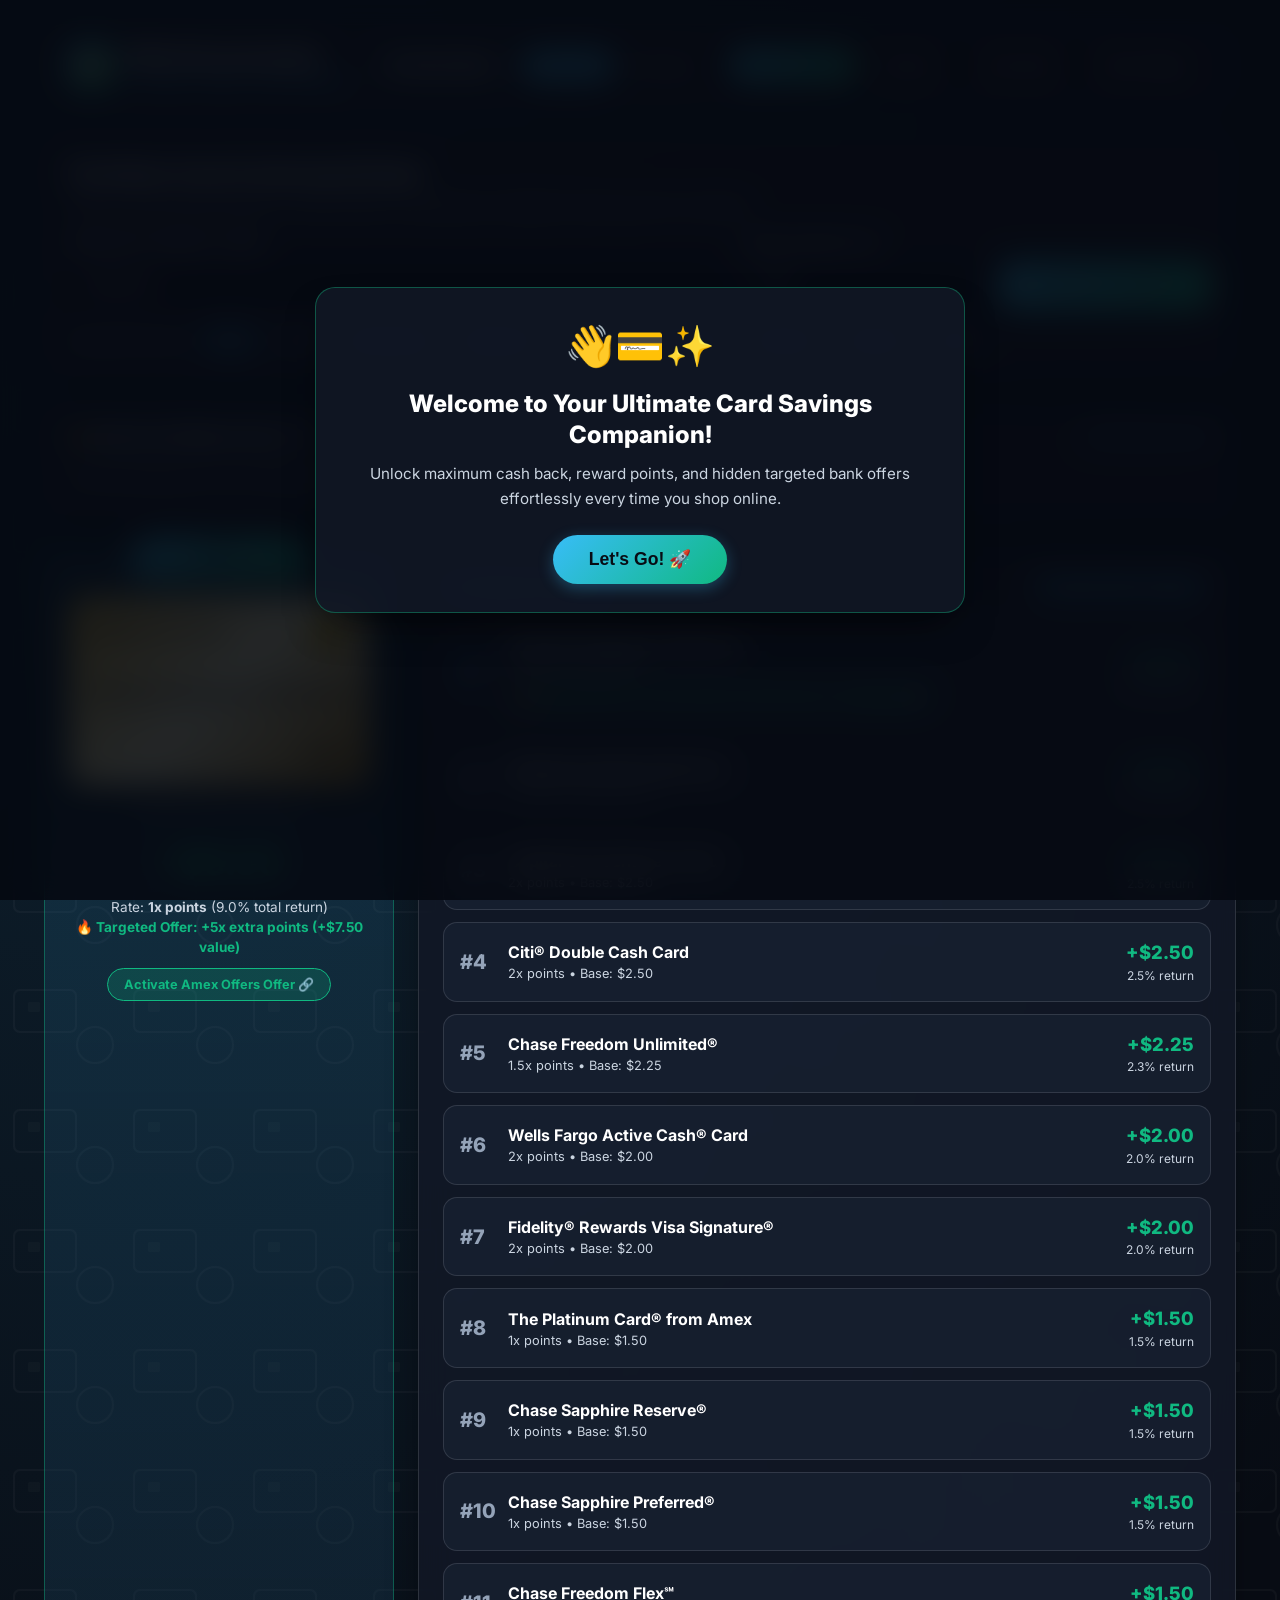
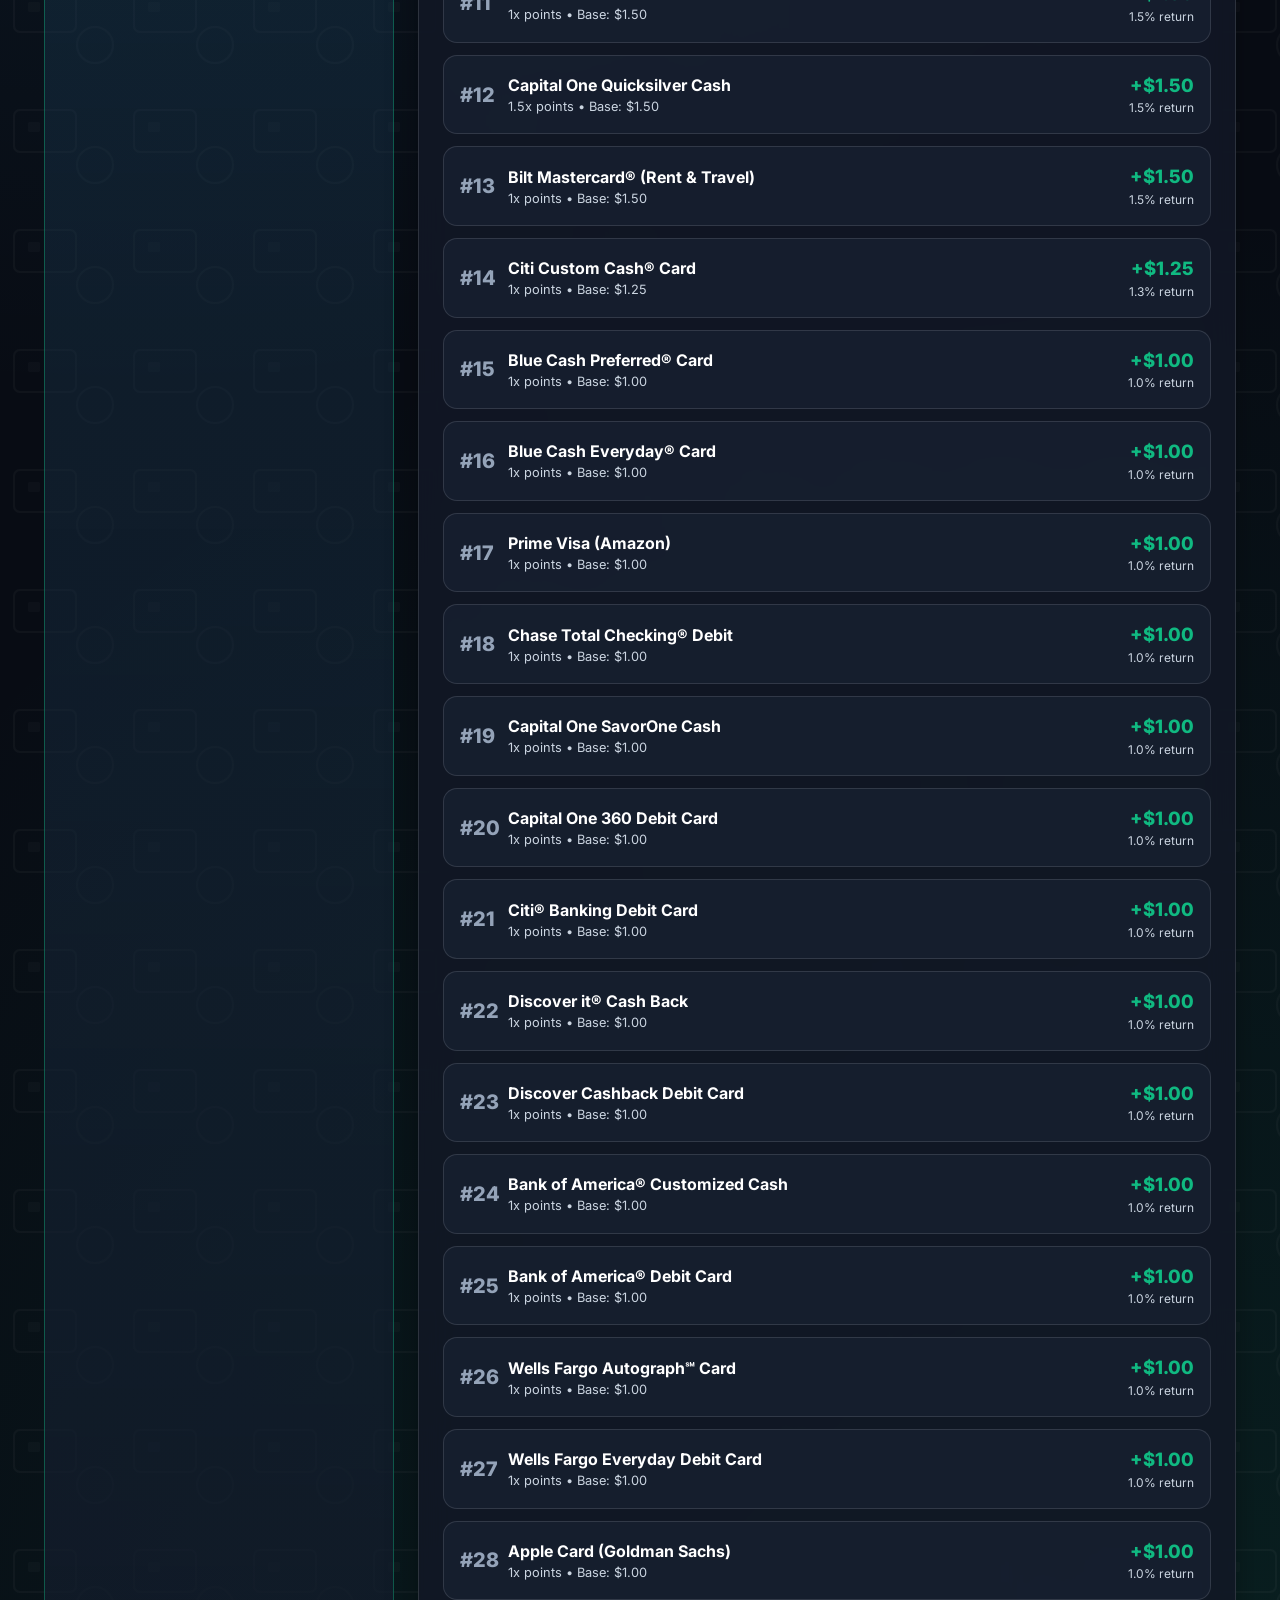
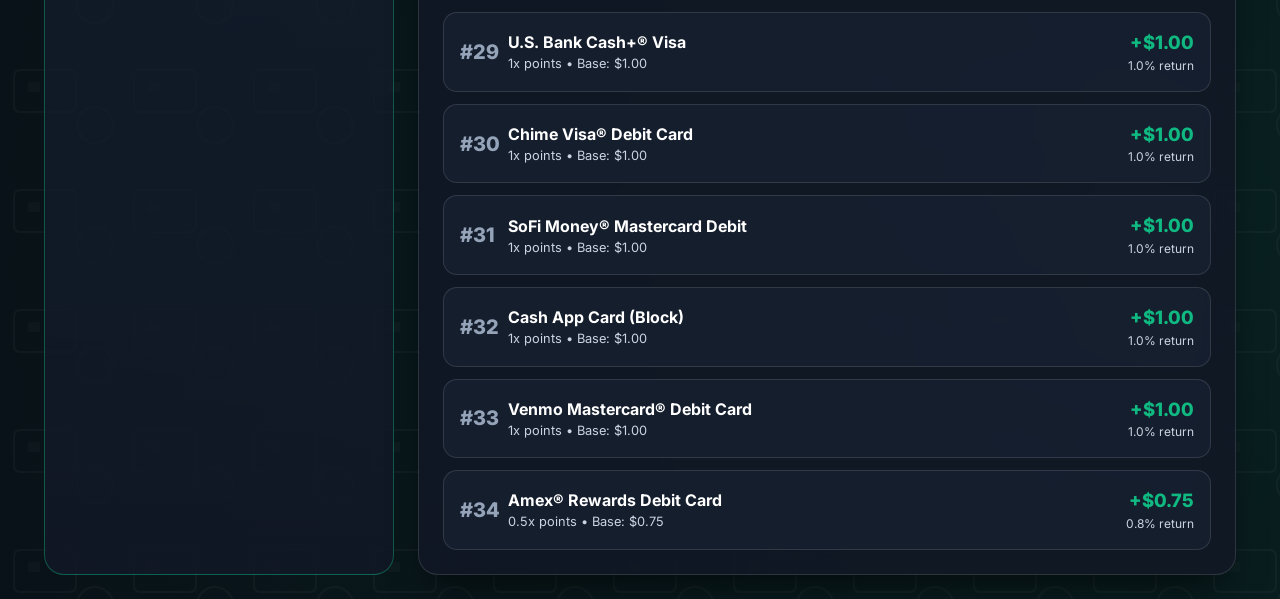
==== commit d2476134: "feat: implement bank logos in onboarding step 1, realistic visual card selection in step 2, main pag" ====
--- a/web-widget/index.html
+++ b/web-widget/index.html
@@ -44,7 +44,7 @@
     <main id="tab-recommender" class="tab-content active">
       <!-- Input Panel -->
       <section class="glass-panel">
-        <h2 style="font-size: 1.4rem; font-weight: 700; margin-bottom: 6px;">Find Best Card & Activated Deals</h2>
+        <h2 style="font-size: 1.4rem; font-weight: 800; margin-bottom: 6px;">Find Best Card & Activated Deals</h2>
         <p style="color: var(--text-muted); font-size: 0.95rem;">Enter a US merchant domain or brand name to calculate your highest returning card in real time.</p>
         
         <div class="search-box-wrapper">
@@ -80,6 +80,19 @@
         </div>
       </section>
 
+      <!-- Active Wallet Cards Bar on Main Page -->
+      <section class="glass-panel" style="padding: 18px 24px; margin-bottom: 24px;">
+        <div style="display: flex; justify-content: space-between; align-items: center;">
+          <h3 style="font-size: 1rem; font-weight: 800; display: flex; align-items: center; gap: 8px;">
+            <span>💳</span> My Saved Wallet Cards (<span id="saved-wallet-count">0</span>)
+          </h3>
+          <button id="change-saved-wallet-btn" style="background: none; border: none; color: var(--primary-accent); font-weight: 700; font-size: 0.8rem; cursor: pointer;">
+            + Edit Selected Cards
+          </button>
+        </div>
+        <div id="active-wallet-scroll-bar" class="active-wallet-bar"></div>
+      </section>
+
       <!-- Results Grid -->
       <section class="results-grid">
         <!-- Left Column: Spotlight Best Card -->
@@ -98,7 +111,7 @@
         <div class="glass-panel" style="margin-bottom: 0;">
           <div style="display: flex; justify-content: space-between; align-items: center; margin-bottom: 16px;">
             <h3 style="font-size: 1.1rem; font-weight: 700;">Full Wallet Rankings</h3>
-            <span id="matching-offers-count" style="font-size: 0.8rem; background: rgba(212,175,55,0.2); color: var(--primary-gold); padding: 4px 12px; border-radius: var(--radius-full); font-weight: 700;">
+            <span id="matching-offers-count" style="font-size: 0.8rem; background: rgba(56,189,248,0.2); color: var(--primary-accent); padding: 4px 12px; border-radius: var(--radius-full); font-weight: 700;">
               1 Targeted Offer Available
             </span>
           </div>
@@ -180,26 +193,25 @@
       </div>
 
       <div id="onboarding-step-banks" style="display: none;">
-        <h2 style="font-size: 1.3rem; font-weight: 700; margin-bottom: 6px;">Step 1: Select Your Banks</h2>
-        <p style="color: var(--text-muted); font-size: 0.85rem; margin-bottom: 16px;">Choose the financial institutions where you hold credit or debit cards.</p>
+        <h2 style="font-size: 1.3rem; font-weight: 800; margin-bottom: 4px;">Step 1: Select Your Banks</h2>
+        <p style="color: var(--text-muted); font-size: 0.85rem; margin-bottom: 16px;">Select each bank where you currently hold accounts or cards:</p>
         
-        <div id="wizard-banks-grid" style="display: flex; flex-wrap: wrap; gap: 8px; max-height: 240px; overflow-y: auto; margin-bottom: 20px;"></div>
-
-        <div style="display: flex; justify-content: space-between;">
-          <button id="wizard-skip-btn" class="btn btn-secondary" style="padding: 8px 16px; font-size: 0.85rem;">Skip Setup</button>
-          <button id="wizard-next-cards-btn" class="btn btn-primary" style="padding: 8px 20px; font-size: 0.85rem;">Next: Pick Cards ➔</button>
+        <div id="wizard-banks-grid" style="display: grid; grid-template-columns: repeat(auto-fill, minmax(180px, 1fr)); gap: 10px; max-height: 280px; overflow-y: auto; margin-bottom: 20px;"></div>
+
+        <div style="display: flex; justify-content: flex-end;">
+          <button id="wizard-next-cards-btn" class="btn btn-primary" style="padding: 10px 24px; font-size: 0.9rem;">Next: Pick Cards ➔</button>
         </div>
       </div>
 
       <div id="onboarding-step-cards" style="display: none;">
-        <h2 style="font-size: 1.3rem; font-weight: 700; margin-bottom: 6px;">Step 2: Select Your Cards</h2>
+        <h2 style="font-size: 1.3rem; font-weight: 800; margin-bottom: 4px;">Step 2: Select Your Credit & Debit Cards</h2>
         <p style="color: var(--text-muted); font-size: 0.85rem; margin-bottom: 16px;">Pick the cards in your wallet. We will save this on your device so you never have to repeat this!</p>
         
-        <div id="wizard-cards-grid" style="display: flex; flex-wrap: wrap; gap: 8px; max-height: 260px; overflow-y: auto; margin-bottom: 20px;"></div>
+        <div id="wizard-cards-grid" style="display: grid; grid-template-columns: repeat(auto-fill, minmax(200px, 1fr)); gap: 12px; max-height: 320px; overflow-y: auto; margin-bottom: 20px;"></div>
 
         <div style="display: flex; justify-content: space-between;">
-          <button id="wizard-back-banks-btn" class="btn btn-secondary" style="padding: 8px 16px; font-size: 0.85rem;">← Back</button>
-          <button id="wizard-save-btn" class="btn btn-primary" style="padding: 8px 24px; font-size: 0.85rem;">Save & Finish 🚀</button>
+          <button id="wizard-back-banks-btn" class="btn btn-secondary" style="padding: 10px 18px; font-size: 0.85rem;">← Back to Banks</button>
+          <button id="wizard-save-btn" class="btn btn-primary" style="padding: 10px 26px; font-size: 0.9rem;">Save & View Wallet 🚀</button>
         </div>
       </div>
     </div>
--- a/web-widget/style.css
+++ b/web-widget/style.css
@@ -2,16 +2,16 @@
 @import url('https://fonts.googleapis.com/css2?family=Inter:wght@300;400;500;600;700;800&display=swap');
 
 :root {
-  --bg-primary: #0a0e17;
-  --bg-surface: rgba(22, 28, 45, 0.85);
-  --bg-surface-hover: rgba(33, 41, 66, 0.9);
-  --bg-card: rgba(30, 41, 59, 0.6);
+  --bg-primary: #080c14;
+  --bg-surface: rgba(18, 24, 38, 0.85);
+  --bg-surface-hover: rgba(30, 40, 62, 0.9);
+  --bg-card: rgba(26, 35, 54, 0.7);
   --border-color: rgba(255, 255, 255, 0.12);
-  --border-highlight: rgba(212, 175, 55, 0.4);
+  --border-highlight: rgba(16, 185, 129, 0.4);
   
-  --primary-gold: #d4af37;
-  --primary-gold-glow: rgba(212, 175, 55, 0.25);
-  --accent-sapphire: #0f52ba;
+  --primary-accent: #38bdf8;
+  --primary-accent-glow: rgba(56, 189, 248, 0.25);
+  --accent-gold: #d4af37;
   --accent-emerald: #10b981;
   --accent-rose: #f43f5e;
   
@@ -24,8 +24,8 @@
   --radius-lg: 20px;
   --radius-full: 9999px;
   
-  --shadow-main: 0 20px 40px -15px rgba(0, 0, 0, 0.6);
-  --shadow-glow: 0 0 25px rgba(212, 175, 55, 0.2);
+  --shadow-main: 0 20px 40px -15px rgba(0, 0, 0, 0.7);
+  --shadow-glow: 0 0 25px rgba(56, 189, 248, 0.2);
   --backdrop-blur: blur(16px);
 }
 
@@ -39,8 +39,10 @@
   font-family: 'Inter', system-ui, -apple-system, sans-serif;
   background-color: var(--bg-primary);
   background-image: 
-    radial-gradient(circle at 15% 15%, rgba(15, 82, 186, 0.15) 0%, transparent 40%),
-    radial-gradient(circle at 85% 85%, rgba(212, 175, 55, 0.12) 0%, transparent 40%);
+    /* Subtly floating translucent bank & card watermark pattern */
+    url("data:image/svg+xml,%3Csvg xmlns='http://www.w3.org/2000/svg' width='120' height='120' viewBox='0 0 120 120'%3E%3Cpath d='M20 30 h50 a6 6 0 0 1 6 6 v30 a6 6 0 0 1 -6 6 h-50 a6 6 0 0 1 -6 -6 v-30 a6 6 0 0 1 6 -6 z' fill='none' stroke='rgba(255,255,255,0.03)' stroke-width='2'/%3E%3Crect x='28' y='42' width='12' height='10' rx='2' fill='rgba(255,255,255,0.02)'/%3E%3Ccircle cx='95' cy='85' r='18' fill='none' stroke='rgba(255,255,255,0.03)' stroke-width='2'/%3E%3C/svg%3E"),
+    radial-gradient(circle at 10% 10%, rgba(56, 189, 248, 0.12) 0%, transparent 45%),
+    radial-gradient(circle at 90% 90%, rgba(16, 185, 129, 0.12) 0%, transparent 45%);
   color: var(--text-main);
   min-height: 100vh;
   line-height: 1.5;
@@ -48,7 +50,7 @@
 }
 
 .container {
-  max-width: 1200px;
+  max-width: 1240px;
   margin: 0 auto;
   padding: 24px;
 }
@@ -76,9 +78,9 @@
 }
 
 .brand-icon {
-  width: 42px;
-  height: 42px;
-  background: linear-gradient(135deg, var(--primary-gold), var(--accent-sapphire));
+  width: 44px;
+  height: 44px;
+  background: linear-gradient(135deg, var(--primary-accent), var(--accent-emerald));
   border-radius: var(--radius-md);
   display: flex;
   align-items: center;
@@ -86,18 +88,19 @@
   box-shadow: var(--shadow-glow);
   font-weight: 800;
   font-size: 22px;
-  color: #fff;
+  color: #000;
 }
 
 .brand-title {
-  font-weight: 700;
-  font-size: 1.25rem;
+  font-weight: 800;
+  font-size: 1.3rem;
   color: #ffffff;
+  letter-spacing: -0.5px;
 }
 
 .brand-subtitle {
   font-size: 0.75rem;
-  color: var(--primary-gold);
+  color: var(--primary-accent);
   font-weight: 700;
   letter-spacing: 0.5px;
 }
@@ -105,7 +108,7 @@
 .nav-controls {
   display: flex;
   align-items: center;
-  gap: 16px;
+  gap: 12px;
 }
 
 /* Mode Switcher Pills */
@@ -124,15 +127,15 @@
   background: transparent;
   color: var(--text-muted);
   font-size: 0.8rem;
-  font-weight: 600;
+  font-weight: 700;
   cursor: pointer;
   transition: all 0.2s ease;
 }
 
 .mode-btn.active {
-  background: var(--primary-gold);
+  background: var(--primary-accent);
   color: #000;
-  box-shadow: 0 2px 8px rgba(212, 175, 55, 0.4);
+  box-shadow: 0 2px 8px rgba(56, 189, 248, 0.4);
 }
 
 .nav-tabs {
@@ -160,7 +163,7 @@
 }
 
 .nav-tab.active {
-  background: linear-gradient(135deg, var(--primary-gold), #b8860b);
+  background: linear-gradient(135deg, var(--primary-accent), var(--accent-emerald));
   color: #000;
   font-weight: 700;
 }
@@ -203,7 +206,7 @@
 .form-control {
   width: 100%;
   padding: 14px 18px;
-  background: rgba(15, 23, 42, 0.9);
+  background: rgba(10, 15, 26, 0.9);
   border: 1px solid var(--border-color);
   border-radius: var(--radius-md);
   color: var(--text-main);
@@ -213,9 +216,8 @@
 }
 
 .form-control:focus {
-  border-color: var(--primary-gold);
-  box-shadow: 0 0 0 3px var(--primary-gold-glow);
-  outline: 2px solid var(--primary-gold);
+  border-color: var(--primary-accent);
+  box-shadow: 0 0 0 3px var(--primary-accent-glow);
 }
 
 .btn {
@@ -231,19 +233,15 @@
   gap: 8px;
 }
 
-.btn:focus-visible {
-  outline: 2px solid var(--primary-gold);
-}
-
 .btn-primary {
-  background: linear-gradient(135deg, var(--primary-gold) 0%, #b8860b 100%);
-  color: #0b0f19;
-  box-shadow: 0 4px 15px rgba(212, 175, 55, 0.3);
+  background: linear-gradient(135deg, var(--primary-accent) 0%, var(--accent-emerald) 100%);
+  color: #080c14;
+  box-shadow: 0 4px 15px rgba(56, 189, 248, 0.3);
 }
 
 .btn-primary:hover {
   transform: translateY(-2px);
-  box-shadow: 0 6px 20px rgba(212, 175, 55, 0.4);
+  box-shadow: 0 6px 20px rgba(56, 189, 248, 0.4);
 }
 
 .btn-secondary {
@@ -265,21 +263,24 @@
 }
 
 .merchant-pill {
-  padding: 6px 14px;
-  background: rgba(255, 255, 255, 0.06);
+  padding: 8px 16px;
+  background: rgba(255, 255, 255, 0.05);
   border: 1px solid var(--border-color);
   border-radius: var(--radius-full);
   font-size: 0.85rem;
   color: var(--text-muted);
   cursor: pointer;
   transition: all 0.2s ease;
+  display: inline-flex;
+  align-items: center;
+  gap: 8px;
 }
 
 .merchant-pill:hover, .merchant-pill.active {
-  background: rgba(212, 175, 55, 0.2);
-  border-color: var(--primary-gold);
-  color: var(--primary-gold);
-  font-weight: 600;
+  background: rgba(56, 189, 248, 0.2);
+  border-color: var(--primary-accent);
+  color: var(--primary-accent);
+  font-weight: 700;
 }
 
 /* Card Visual Presentation */
@@ -309,7 +310,7 @@
   font-size: 0.75rem;
   text-transform: uppercase;
   letter-spacing: 1px;
-  font-weight: 700;
+  font-weight: 800;
   opacity: 0.9;
 }
 
@@ -329,7 +330,7 @@
 /* Results Section */
 .results-grid {
   display: grid;
-  grid-template-columns: 340px 1fr;
+  grid-template-columns: 350px 1fr;
   gap: 24px;
 }
 
@@ -340,7 +341,7 @@
 }
 
 .best-card-spotlight {
-  background: linear-gradient(180deg, rgba(212, 175, 55, 0.12) 0%, rgba(22, 28, 45, 0.9) 100%);
+  background: linear-gradient(180deg, rgba(56, 189, 248, 0.12) 0%, rgba(18, 24, 38, 0.9) 100%);
   border: 1px solid var(--border-highlight);
   border-radius: var(--radius-lg);
   padding: 24px;
@@ -353,7 +354,7 @@
   top: -12px;
   left: 50%;
   transform: translateX(-50%);
-  background: linear-gradient(135deg, var(--primary-gold), #b8860b);
+  background: linear-gradient(135deg, var(--primary-accent), var(--accent-emerald));
   color: #000;
   font-size: 0.75rem;
   font-weight: 800;
@@ -380,7 +381,7 @@
   align-items: center;
   gap: 6px;
   margin-top: 10px;
-  padding: 6px 14px;
+  padding: 6px 16px;
   background: rgba(16, 185, 129, 0.2);
   border: 1px solid var(--accent-emerald);
   color: var(--accent-emerald);
@@ -396,6 +397,27 @@
   color: #000;
 }
 
+/* My Active Cards Horizontal Scrollbar */
+.active-wallet-bar {
+  display: flex;
+  gap: 12px;
+  overflow-x: auto;
+  padding-bottom: 8px;
+  margin-top: 12px;
+}
+
+.active-wallet-card-chip {
+  flex: 0 0 200px;
+  height: 110px;
+  border-radius: 12px;
+  padding: 12px;
+  display: flex;
+  flex-direction: column;
+  justify-content: space-between;
+  border: 1px solid rgba(255,255,255,0.2);
+  box-shadow: 0 8px 16px rgba(0,0,0,0.4);
+}
+
 /* Rankings Table / Cards List */
 .rankings-list {
   display: flex;
@@ -408,14 +430,14 @@
   align-items: center;
   justify-content: space-between;
   padding: 16px;
-  background: rgba(30, 41, 59, 0.5);
+  background: rgba(26, 35, 54, 0.6);
   border: 1px solid var(--border-color);
   border-radius: var(--radius-md);
   transition: all 0.2s ease;
 }
 
 .ranking-item:hover {
-  background: rgba(30, 41, 59, 0.85);
+  background: rgba(26, 35, 54, 0.9);
   border-color: rgba(255, 255, 255, 0.25);
 }
 
@@ -427,7 +449,7 @@
 }
 
 .rank-1 .rank-number {
-  color: var(--primary-gold);
+  color: var(--primary-accent);
 }
 
 .card-info {
@@ -496,9 +518,9 @@
 }
 
 .card-selector-item.selected {
-  border-color: var(--primary-gold);
-  box-shadow: 0 0 15px var(--primary-gold-glow);
-  background: rgba(45, 55, 72, 0.8);
+  border-color: var(--primary-accent);
+  box-shadow: 0 0 15px var(--primary-accent-glow);
+  background: rgba(30, 42, 68, 0.9);
 }
 
 .check-icon {
@@ -517,7 +539,7 @@
 }
 
 .card-selector-item.selected .check-icon {
-  background: var(--primary-gold);
+  background: var(--primary-accent);
   color: #000;
   font-weight: 900;
 }
@@ -550,7 +572,7 @@
   left: 0;
   right: 0;
   bottom: 0;
-  background: rgba(0, 0, 0, 0.8);
+  background: rgba(5, 8, 16, 0.88);
   backdrop-filter: var(--backdrop-blur);
   z-index: 9999;
   display: flex;
@@ -560,10 +582,10 @@
 }
 
 .modal-card {
-  background: var(--bg-primary);
+  background: var(--bg-surface);
   border: 1px solid var(--border-highlight);
   border-radius: var(--radius-lg);
-  max-width: 600px;
+  max-width: 650px;
   width: 100%;
   padding: 28px;
   box-shadow: var(--shadow-main);
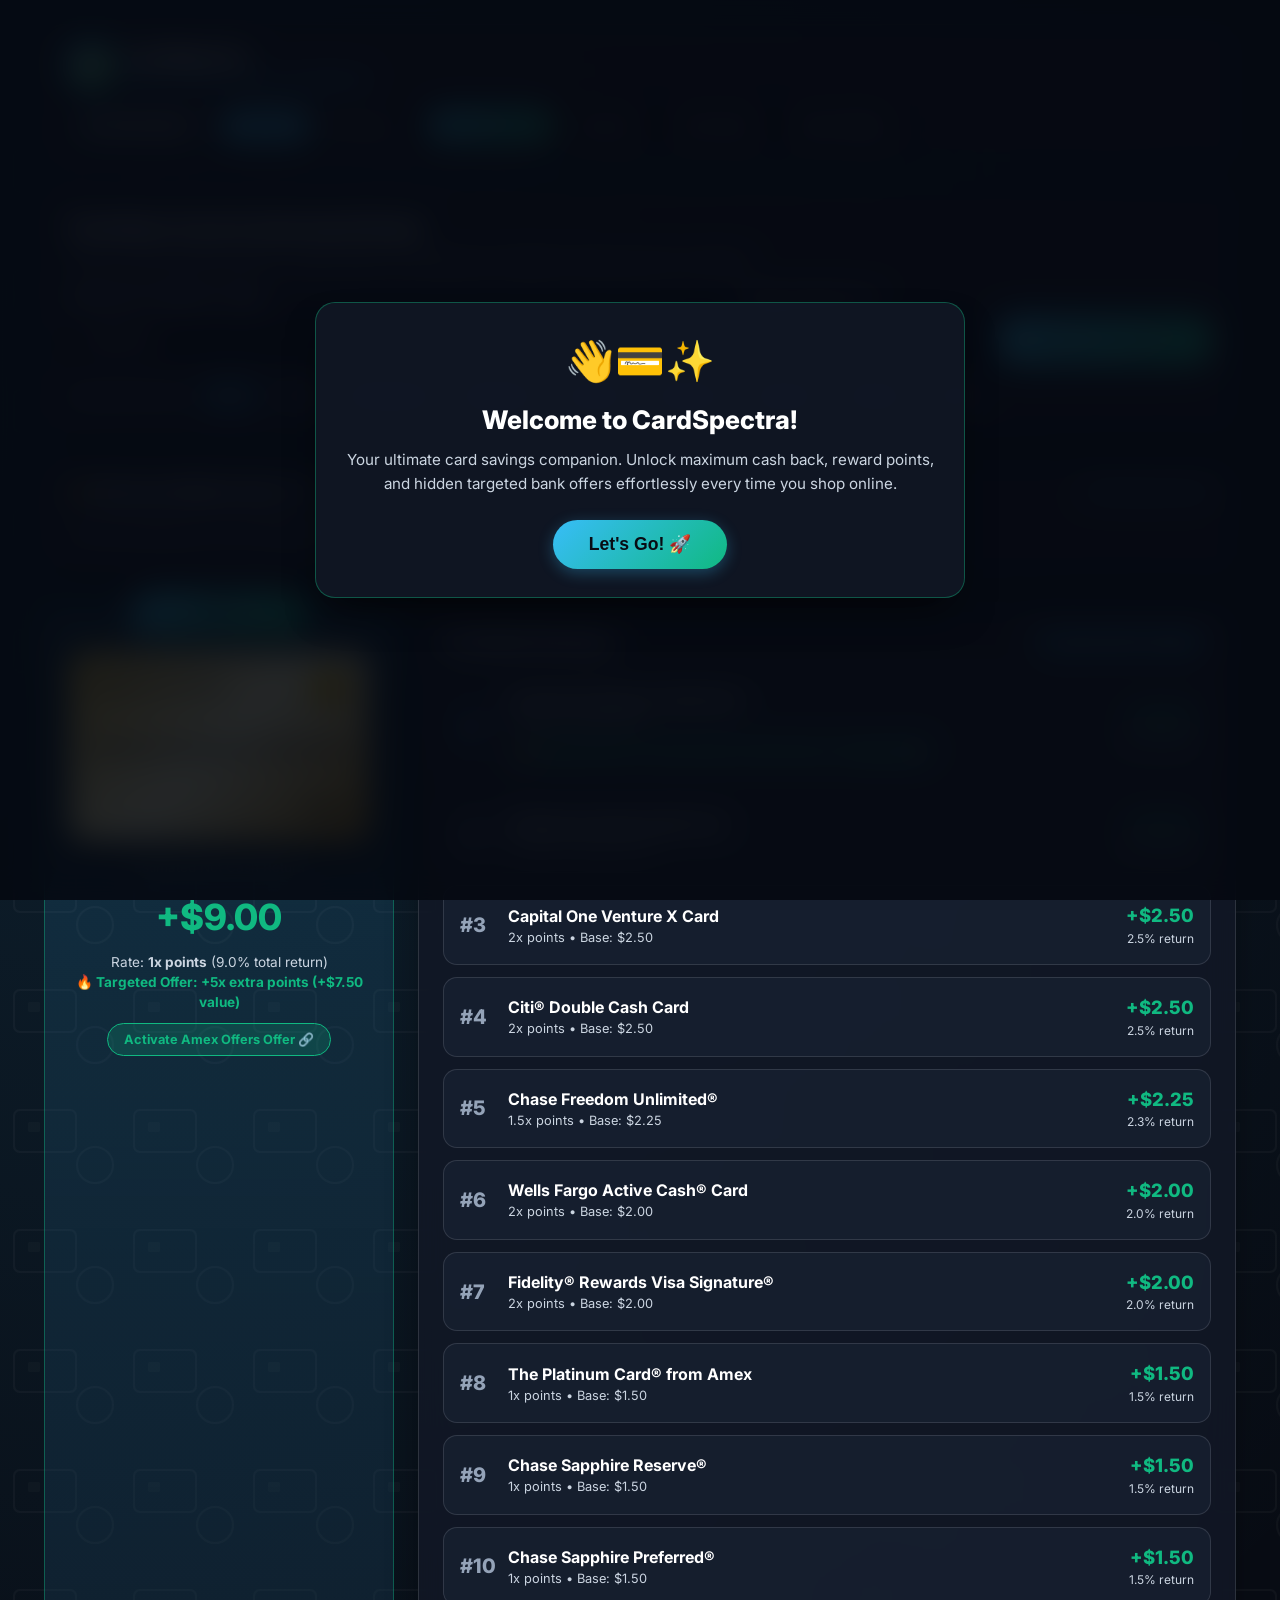
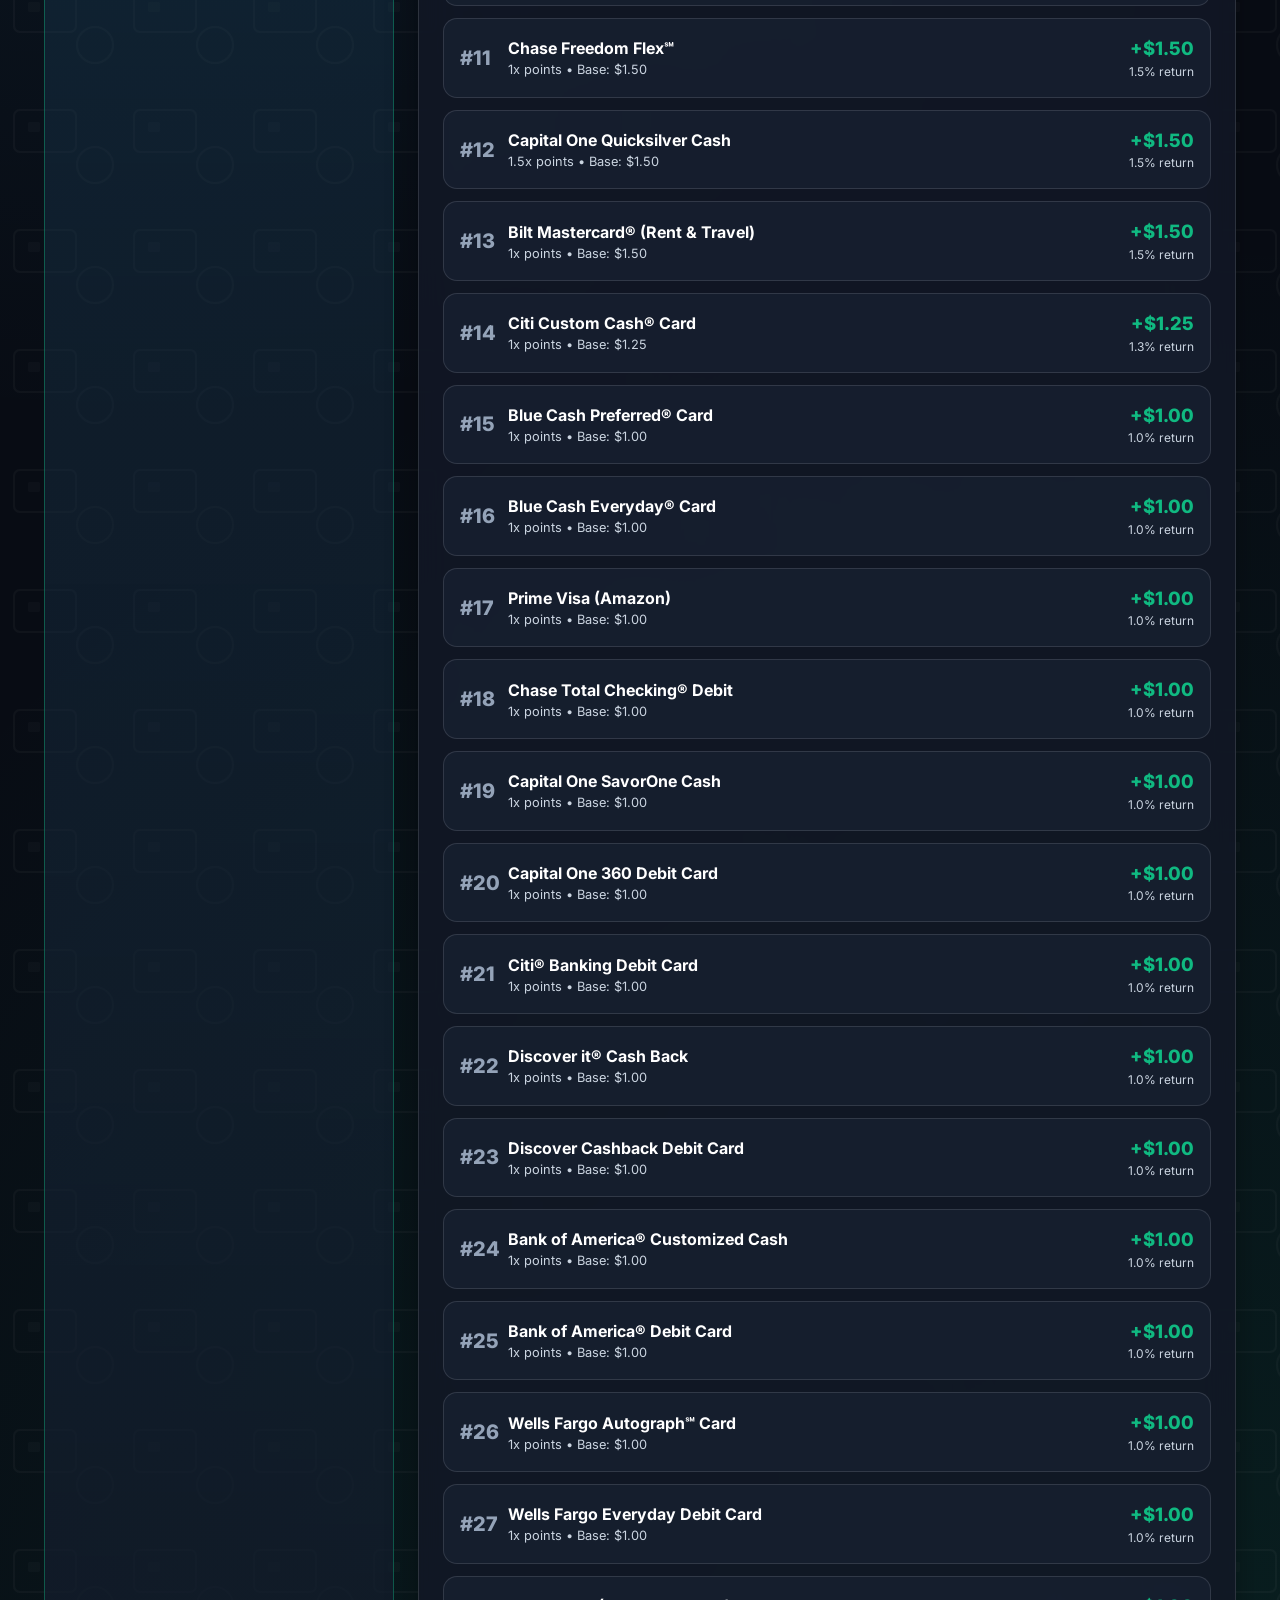
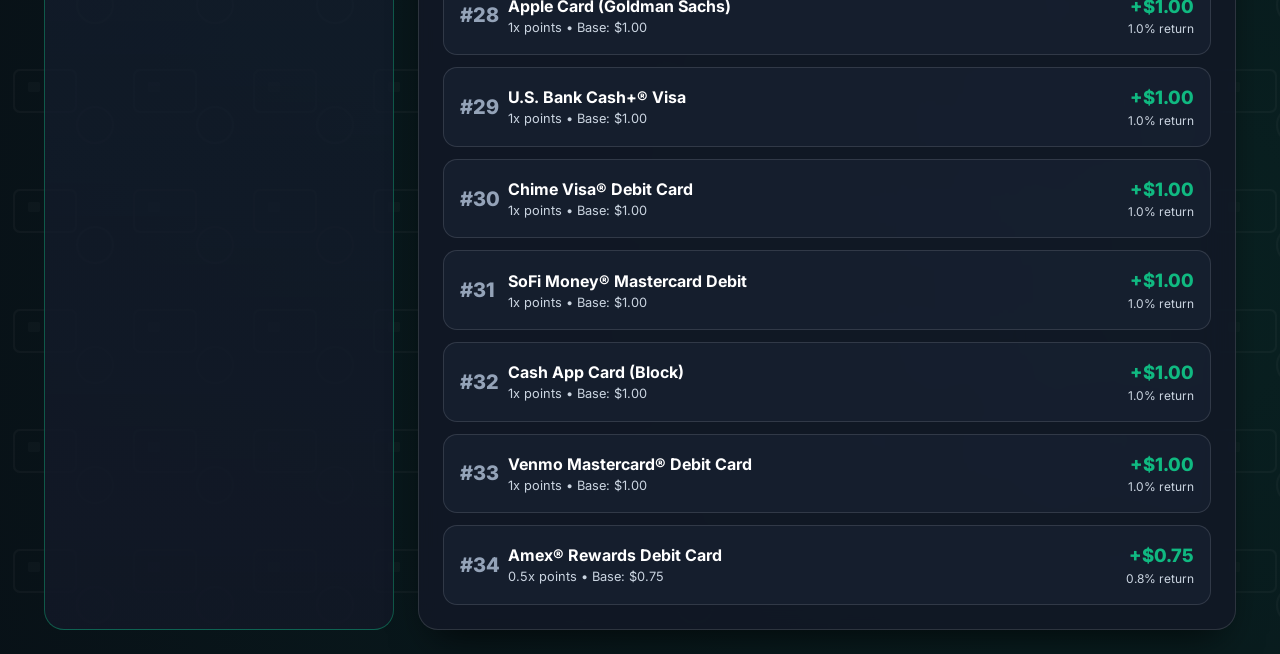
==== commit 48e61477: "brand: finalize official project name as CardSpectra across web app, widget, extension, and docs" ====
--- a/web-widget/index.html
+++ b/web-widget/index.html
@@ -3,8 +3,8 @@
 <head>
   <meta charset="UTF-8">
   <meta name="viewport" content="width=device-width, initial-scale=1.0">
-  <title>US Credit & Debit Card Offer Recommender</title>
-  <meta name="description" content="Universal US Credit & Debit Card Offer Recommender & Embeddable Web Widget. Maximize cash back, targeted Amex/Chase offers, and reward point multipliers.">
+  <title>CardSpectra - US Credit & Debit Card Offer Recommender</title>
+  <meta name="description" content="CardSpectra - Universal US Credit & Debit Card Offer Recommender & Embeddable Web Widget. Maximize cash back, targeted Amex/Chase offers, and reward point multipliers.">
   <link rel="stylesheet" href="style.css">
 </head>
 <body>
@@ -14,8 +14,8 @@
       <div class="brand">
         <div class="brand-icon">💳</div>
         <div>
-          <h1 class="brand-title">Offer Recommender</h1>
-          <div class="brand-subtitle">US CREDIT & DEBIT CARD REWARDS</div>
+          <h1 class="brand-title">CardSpectra</h1>
+          <div class="brand-subtitle">SMART CARD & OFFER RECOMMENDER</div>
         </div>
       </div>
 
@@ -155,8 +155,8 @@
     <!-- Tab 4: Embed Widget Generator -->
     <section id="tab-embed" class="tab-content" style="display: none;">
       <div class="glass-panel">
-        <h2 style="font-size: 1.4rem; font-weight: 700; margin-bottom: 8px;">Embed Universal Recommender Widget</h2>
-        <p style="color: var(--text-muted); font-size: 0.9rem; margin-bottom: 20px;">Embed this offer recommender on any website, blog, or checkout flow using an iframe.</p>
+        <h2 style="font-size: 1.4rem; font-weight: 700; margin-bottom: 8px;">Embed Universal CardSpectra Widget</h2>
+        <p style="color: var(--text-muted); font-size: 0.9rem; margin-bottom: 20px;">Embed this CardSpectra offer recommender on any website, blog, or checkout flow using an iframe.</p>
 
         <div style="margin-bottom: 24px;">
           <h3 style="font-size: 0.95rem; font-weight: 600; margin-bottom: 8px;">Live Widget Preview:</h3>
@@ -179,11 +179,11 @@
     <div class="modal-card">
       <div id="onboarding-step-welcome">
         <div style="font-size: 2.5rem; text-align: center; margin-bottom: 12px;">👋💳✨</div>
-        <h2 style="font-size: 1.5rem; font-weight: 800; text-align: center; margin-bottom: 12px; line-height: 1.3;">
-          Welcome to Your Ultimate Card Savings Companion!
+        <h2 style="font-size: 1.6rem; font-weight: 800; text-align: center; margin-bottom: 12px; line-height: 1.3;">
+          Welcome to CardSpectra!
         </h2>
         <p style="color: var(--text-muted); font-size: 0.95rem; text-align: center; margin-bottom: 24px; line-height: 1.6;">
-          Unlock maximum cash back, reward points, and hidden targeted bank offers effortlessly every time you shop online.
+          Your ultimate card savings companion. Unlock maximum cash back, reward points, and hidden targeted bank offers effortlessly every time you shop online.
         </p>
         <div style="text-align: center;">
           <button id="welcome-lets-go-btn" class="btn btn-primary" style="padding: 14px 36px; font-size: 1.1rem; border-radius: var(--radius-full);">
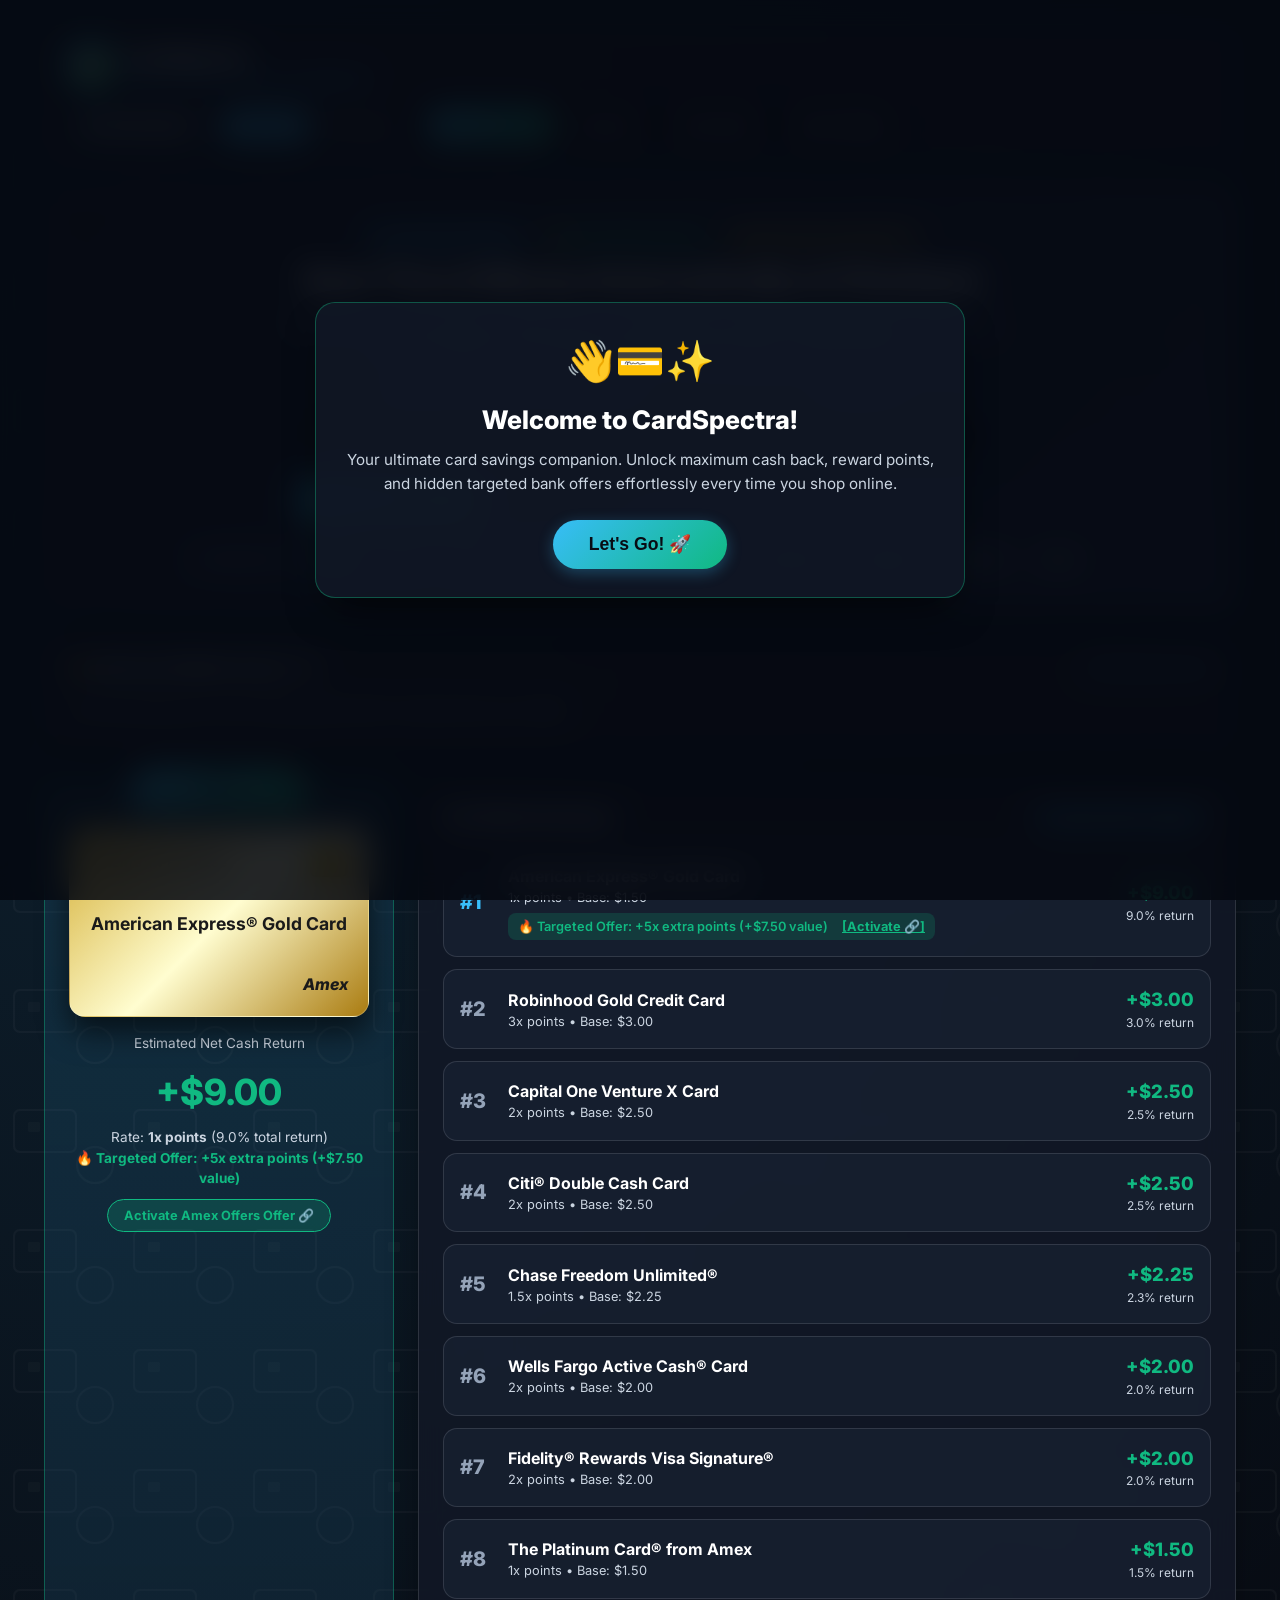
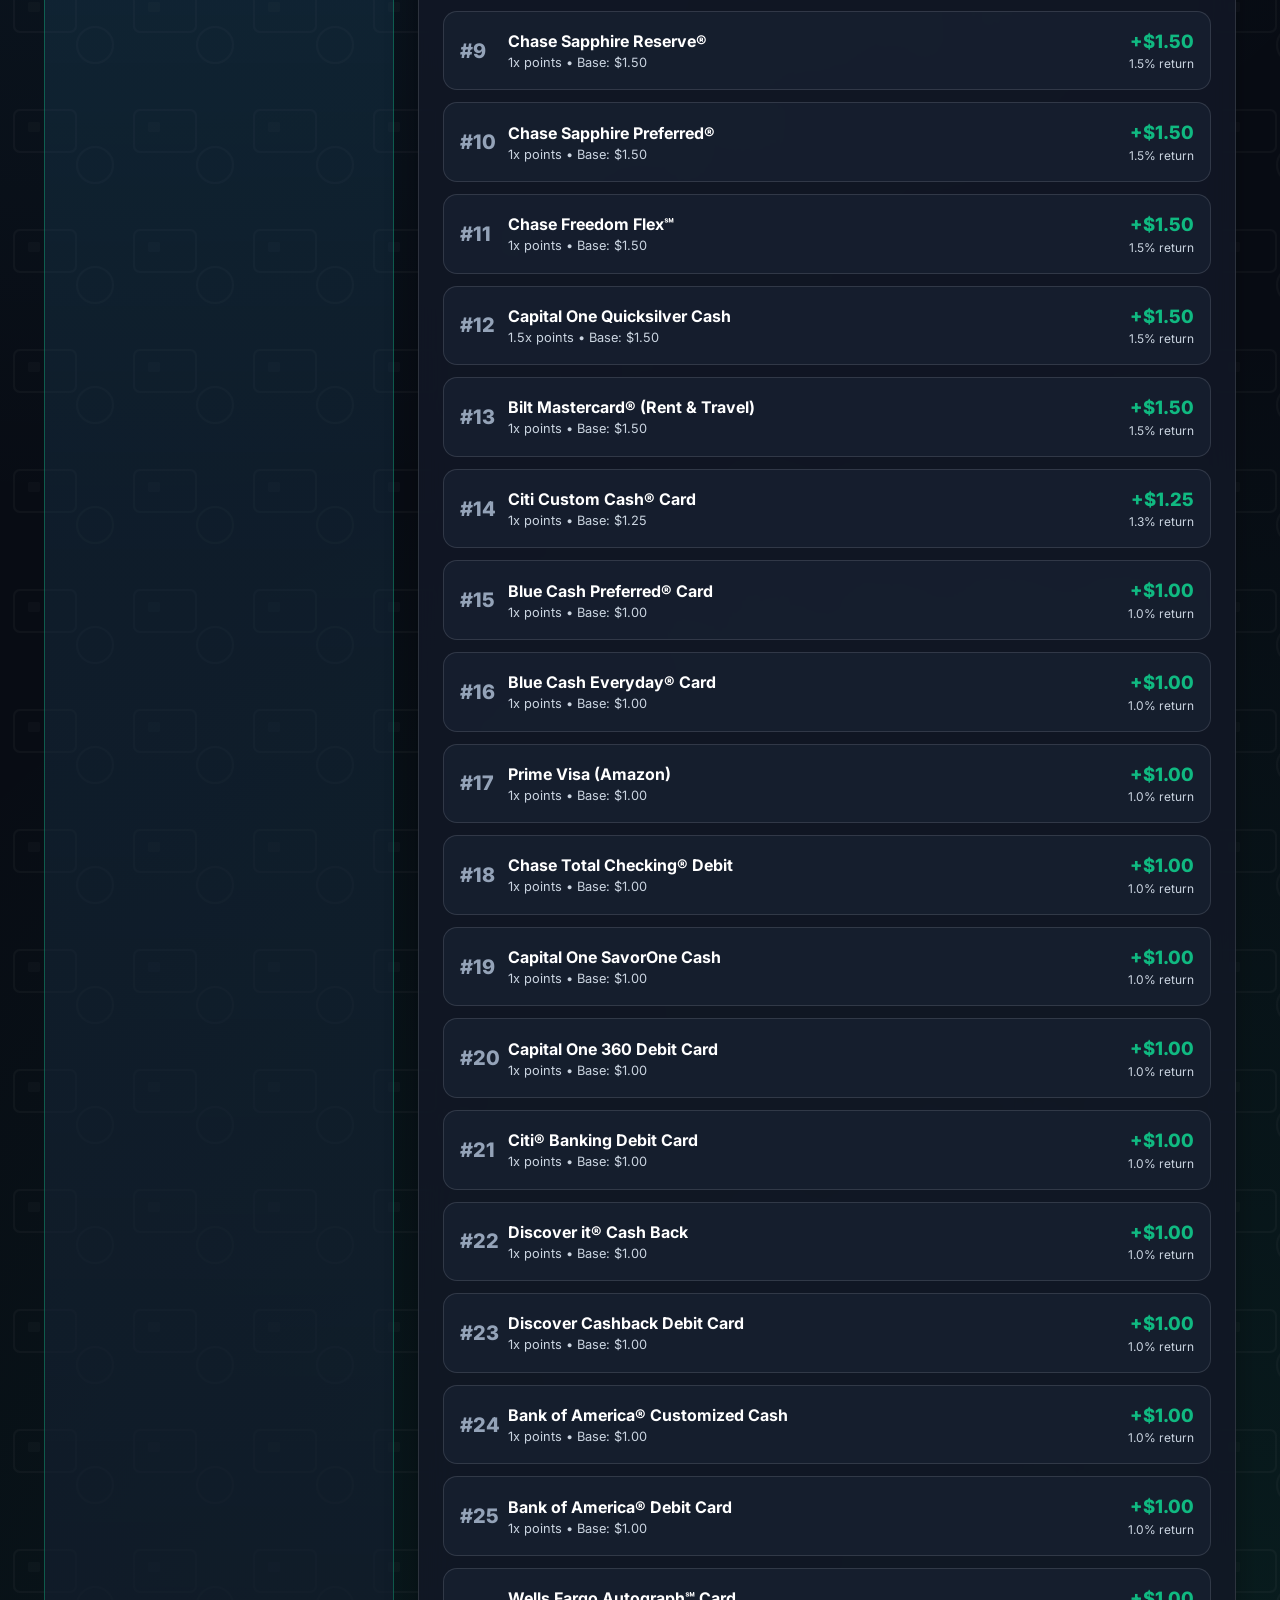
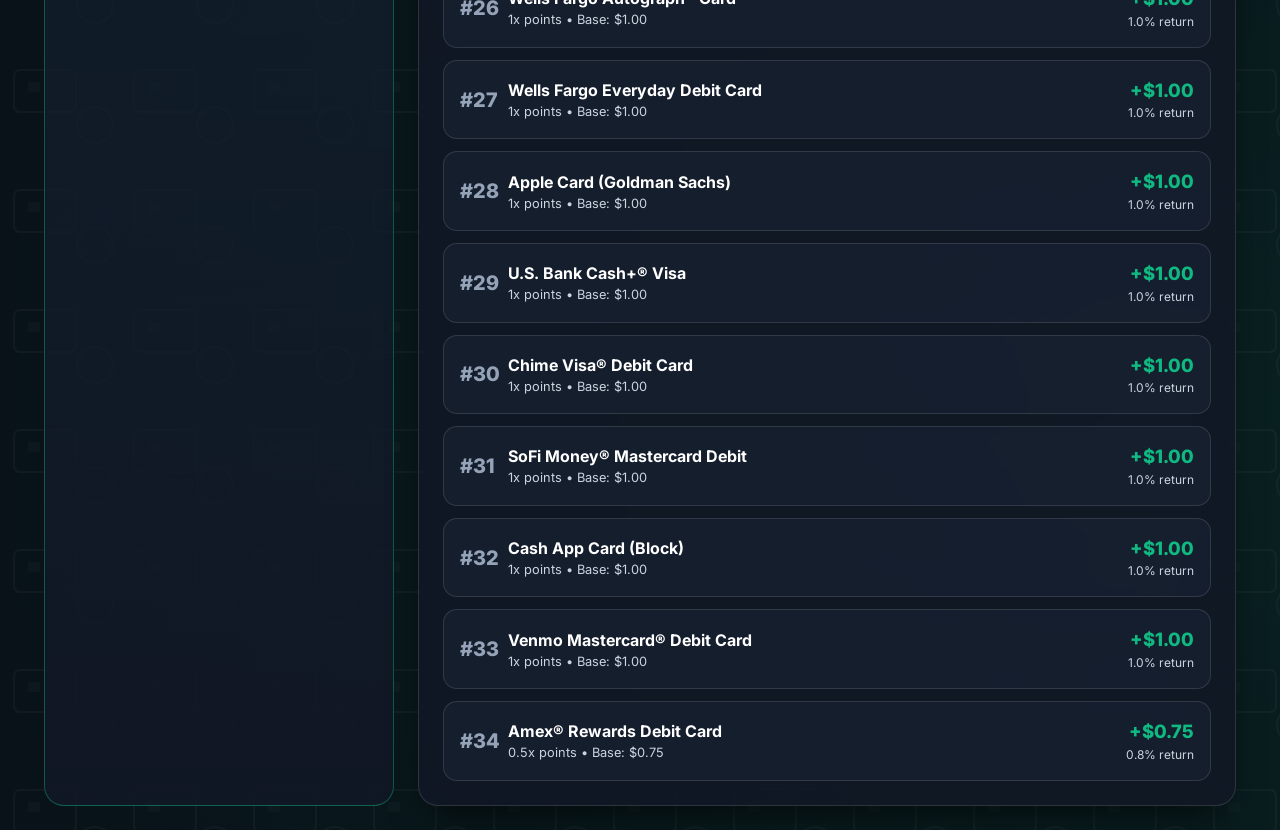
==== commit 80483ab7: "docs: update SKILL.md, add PROMPT_README.md master LLM prompt, and refine Capital One Shopping style" ====
--- a/web-widget/index.html
+++ b/web-widget/index.html
@@ -42,32 +42,43 @@
 
     <!-- Tab 1: Recommender (Default) -->
     <main id="tab-recommender" class="tab-content active">
-      <!-- Input Panel -->
-      <section class="glass-panel">
-        <h2 style="font-size: 1.4rem; font-weight: 800; margin-bottom: 6px;">Find Best Card & Activated Deals</h2>
-        <p style="color: var(--text-muted); font-size: 0.95rem;">Enter a US merchant domain or brand name to calculate your highest returning card in real time.</p>
-        
-        <div class="search-box-wrapper">
+      <!-- Capital One Shopping Style Hero Banner -->
+      <section class="glass-panel" style="background: linear-gradient(135deg, rgba(18,24,38,0.9), rgba(30,42,68,0.8)); text-align: center; padding: 36px 24px; margin-bottom: 24px; border: 1px solid var(--border-highlight);">
+        <div style="display: inline-flex; gap: 8px; flex-wrap: wrap; justify-content: center; margin-bottom: 12px;">
+          <span style="font-size: 0.75rem; background: rgba(56,189,248,0.2); color: var(--primary-accent); padding: 3px 12px; border-radius: var(--radius-full); font-weight: 700;">⚡ Free Browser Extension</span>
+          <span style="font-size: 0.75rem; background: rgba(16,185,129,0.2); color: var(--accent-emerald); padding: 3px 12px; border-radius: var(--radius-full); font-weight: 700;">💳 34+ US Banks & Cards</span>
+          <span style="font-size: 0.75rem; background: rgba(212,175,55,0.2); color: var(--accent-gold); padding: 3px 12px; border-radius: var(--radius-full); font-weight: 700;">🔒 100% Device-Local Privacy</span>
+        </div>
+
+        <h2 style="font-size: 2rem; font-weight: 800; margin-bottom: 10px; line-height: 1.2; letter-spacing: -0.5px;">
+          Save Time & Money Automatically at Checkout
+        </h2>
+        <p style="color: var(--text-muted); font-size: 1.05rem; max-width: 720px; margin: 0 auto 24px auto; line-height: 1.6;">
+          CardSpectra automatically matches your credit & debit cards with targeted bank offers, 5x point multipliers, and statement credits across 500+ top US stores.
+        </p>
+
+        <!-- Search Input Box -->
+        <div class="search-box-wrapper" style="max-width: 680px; margin: 0 auto;">
           <div class="input-group">
-            <label class="input-label" for="merchant-input">Merchant Domain / Name</label>
+            <label class="input-label" for="merchant-input">Merchant Domain / Store Name</label>
             <input type="text" id="merchant-input" class="form-control" placeholder="e.g. nike.com, dell.com, starbucks.com, lego.com" value="nike.com" autocomplete="off">
           </div>
           
-          <div class="input-group" style="max-width: 180px;">
-            <label class="input-label" for="amount-input">Spend Amount ($)</label>
+          <div class="input-group" style="max-width: 160px;">
+            <label class="input-label" for="amount-input">Spend ($)</label>
             <input type="number" id="amount-input" class="form-control" value="100" min="1">
           </div>
           
           <div style="align-self: flex-end;">
-            <button id="calculate-btn" class="btn btn-primary">
-              <span>Calculate Top Yield</span> ➔
+            <button id="calculate-btn" class="btn btn-primary" style="padding: 14px 24px;">
+              <span>Calculate Yield</span> ➔
             </button>
           </div>
         </div>
 
-        <!-- Quick Merchants -->
-        <div class="quick-merchants">
-          <span style="font-size: 0.8rem; color: var(--text-dim); font-weight: 700;">Popular Merchants:</span>
+        <!-- Quick Merchants Pills -->
+        <div class="quick-merchants" style="justify-content: center; margin-top: 20px;">
+          <span style="font-size: 0.8rem; color: var(--text-dim); font-weight: 700;">Trending Stores:</span>
           <button class="merchant-pill active" data-domain="nike.com">Nike</button>
           <button class="merchant-pill" data-domain="dell.com">Dell</button>
           <button class="merchant-pill" data-domain="lego.com">LEGO Shop</button>
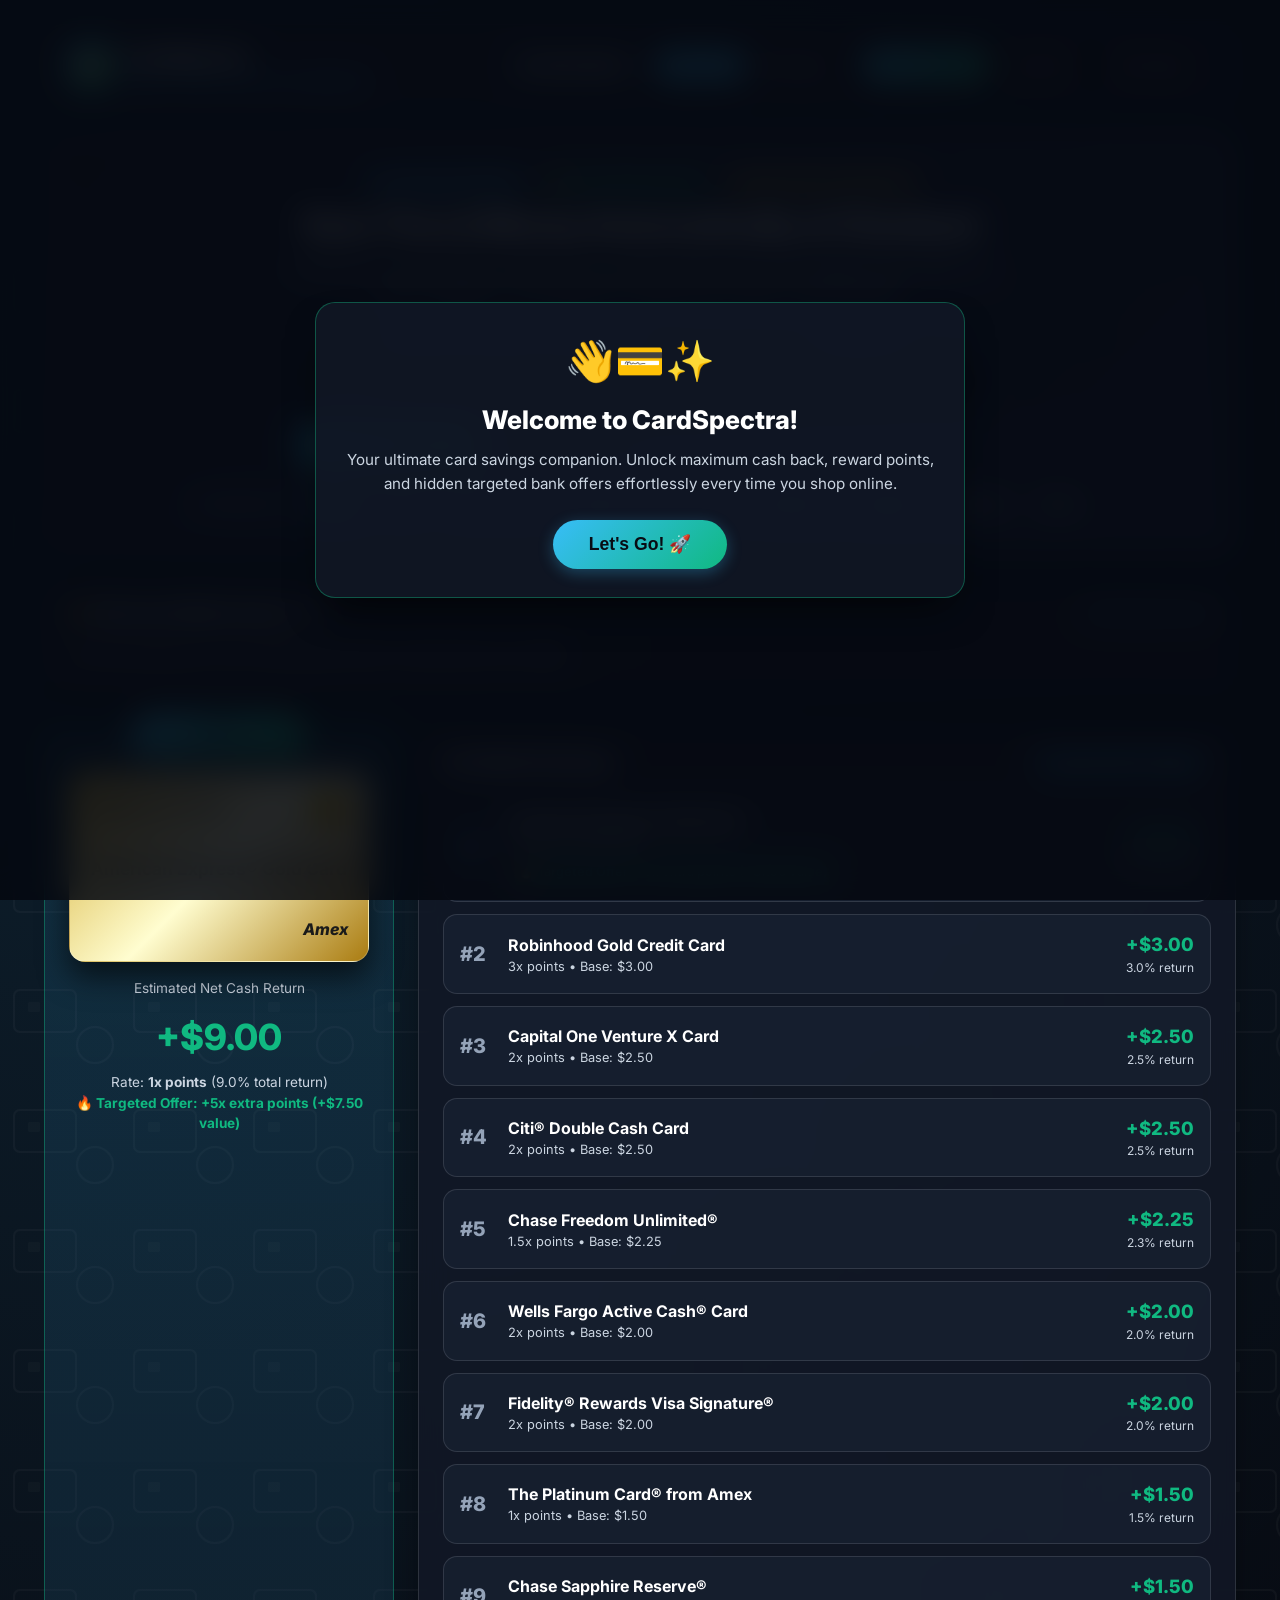
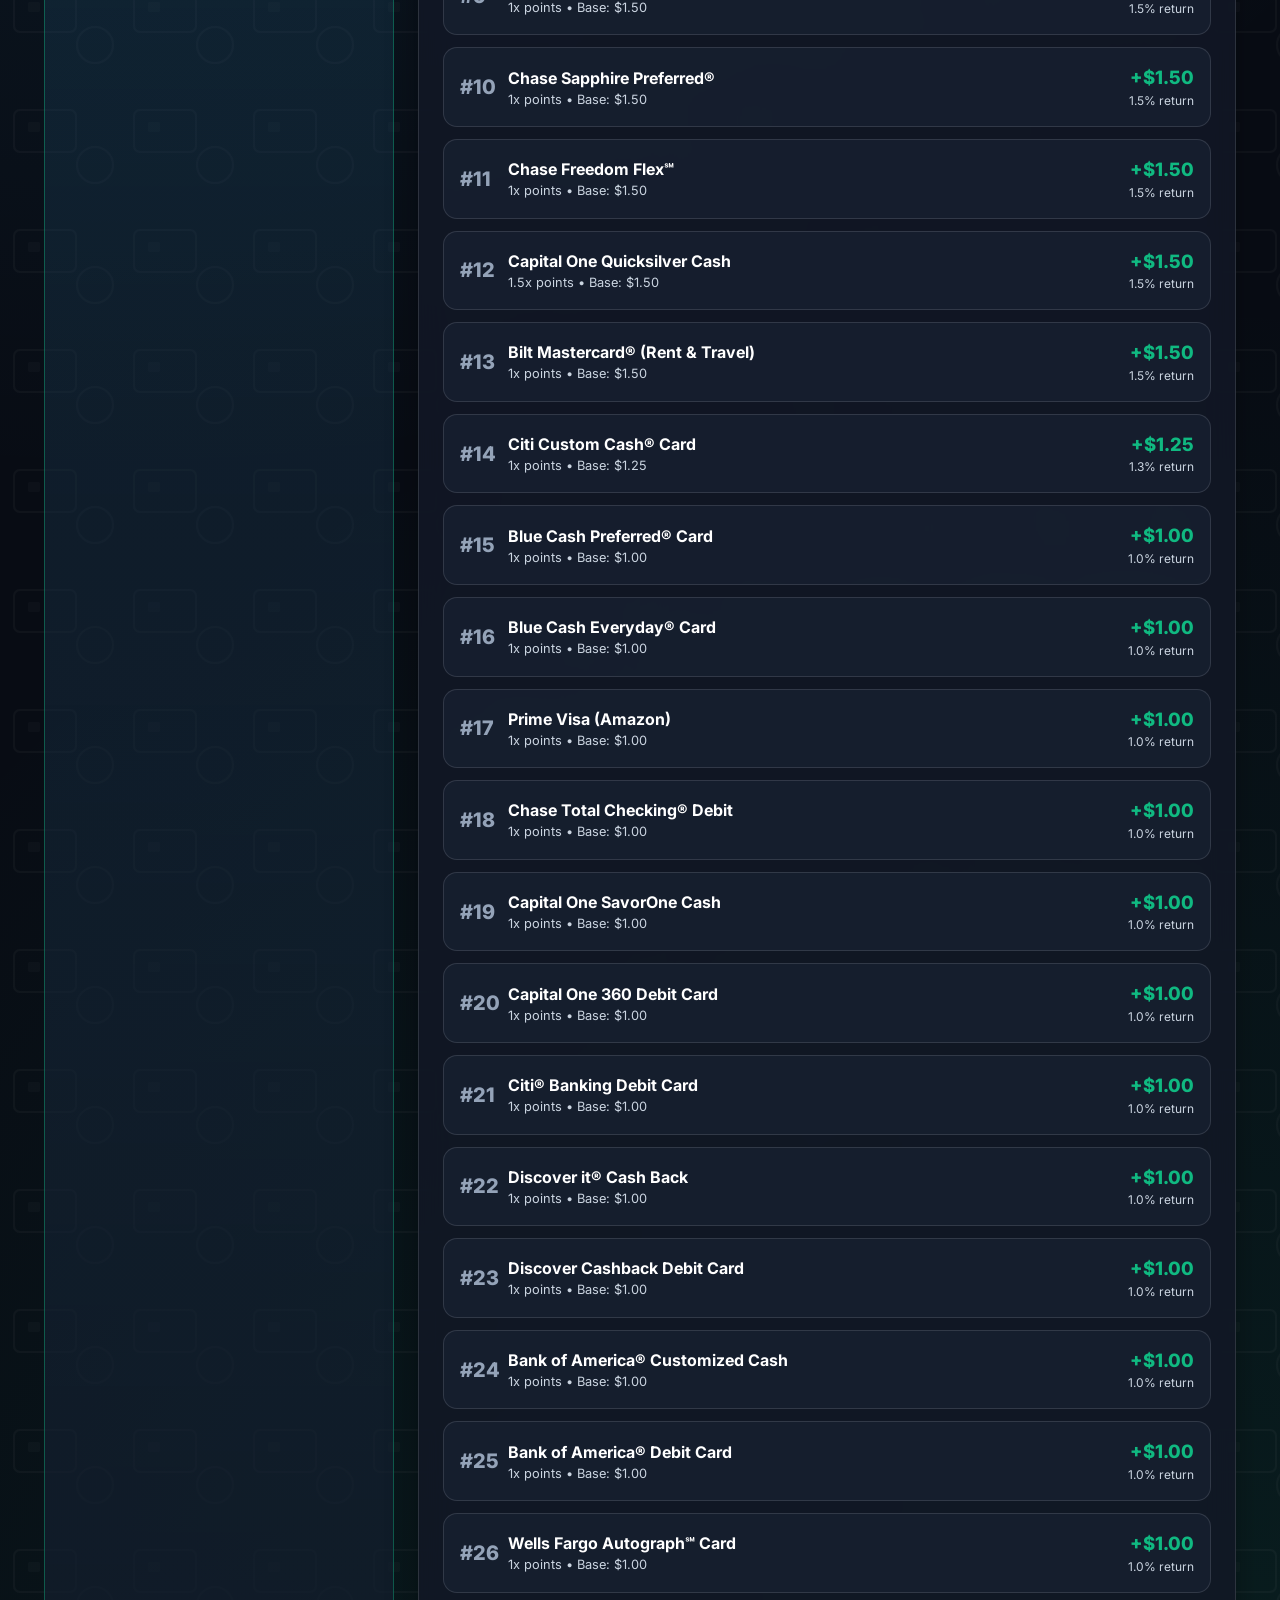
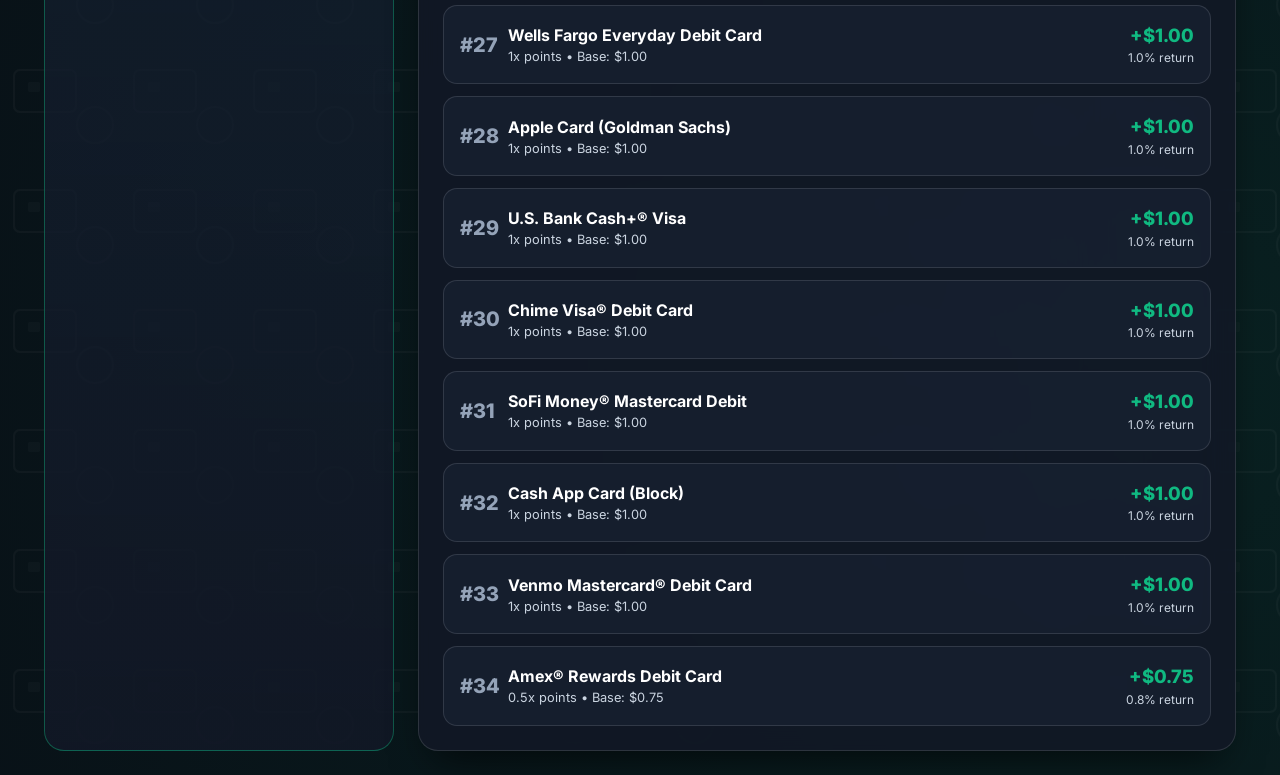
==== commit 54642b08: "refactor: remove embed widget tab and activate deal link buttons across web app, extension, SKILL.md" ====
--- a/web-widget/index.html
+++ b/web-widget/index.html
@@ -4,7 +4,7 @@
   <meta charset="UTF-8">
   <meta name="viewport" content="width=device-width, initial-scale=1.0">
   <title>CardSpectra - US Credit & Debit Card Offer Recommender</title>
-  <meta name="description" content="CardSpectra - Universal US Credit & Debit Card Offer Recommender & Embeddable Web Widget. Maximize cash back, targeted Amex/Chase offers, and reward point multipliers.">
+  <meta name="description" content="CardSpectra - Universal US Credit & Debit Card Offer Recommender. Maximize cash back, targeted Amex/Chase offers, and reward point multipliers.">
   <link rel="stylesheet" href="style.css">
 </head>
 <body>
@@ -35,7 +35,6 @@
           <button class="nav-tab active" data-tab="tab-recommender">Recommender</button>
           <button class="nav-tab" data-tab="tab-portfolio">My Cards</button>
           <button class="nav-tab" data-tab="tab-offers">Active Deals</button>
-          <button class="nav-tab" data-tab="tab-embed">Embed Widget</button>
         </nav>
       </div>
     </header>
@@ -115,7 +114,6 @@
           <div class="yield-subtitle" id="spotlight-yield-label">Estimated Financial Return</div>
           <div id="spotlight-yield" class="yield-amount">$0.00</div>
           <div id="spotlight-details" style="font-size: 0.85rem; color: var(--text-muted); margin-top: 8px;"></div>
-          <div id="spotlight-action-container"></div>
         </div>
 
         <!-- Right Column: Full Rankings -->
@@ -160,27 +158,6 @@
         <div id="deals-category-pills" class="quick-merchants" style="margin-bottom: 20px;"></div>
 
         <div id="offers-feed-container" class="rankings-list"></div>
-      </div>
-    </section>
-
-    <!-- Tab 4: Embed Widget Generator -->
-    <section id="tab-embed" class="tab-content" style="display: none;">
-      <div class="glass-panel">
-        <h2 style="font-size: 1.4rem; font-weight: 700; margin-bottom: 8px;">Embed Universal CardSpectra Widget</h2>
-        <p style="color: var(--text-muted); font-size: 0.9rem; margin-bottom: 20px;">Embed this CardSpectra offer recommender on any website, blog, or checkout flow using an iframe.</p>
-
-        <div style="margin-bottom: 24px;">
-          <h3 style="font-size: 0.95rem; font-weight: 600; margin-bottom: 8px;">Live Widget Preview:</h3>
-          <div style="display: flex; justify-content: center; background: rgba(0,0,0,0.5); padding: 24px; border-radius: var(--radius-md);">
-            <iframe id="live-widget-iframe" src="widget.html?domain=nike.com&amount=100" style="width: 360px; height: 500px; border: none; border-radius: 16px; box-shadow: var(--shadow-main);"></iframe>
-          </div>
-        </div>
-
-        <h3 style="font-size: 0.95rem; font-weight: 600; margin-bottom: 8px;">HTML Embed Code:</h3>
-        <div class="code-box">
-          <button class="btn btn-secondary copy-btn" id="copy-code-btn">Copy HTML</button>
-          <code id="embed-code-snippet">&lt;iframe src="https://your-domain.com/widget.html?domain=nike.com" style="width:360px; height:500px; border:none; border-radius:16px;" loading="lazy"&gt;&lt;/iframe&gt;</code>
-        </div>
       </div>
     </section>
   </div>
